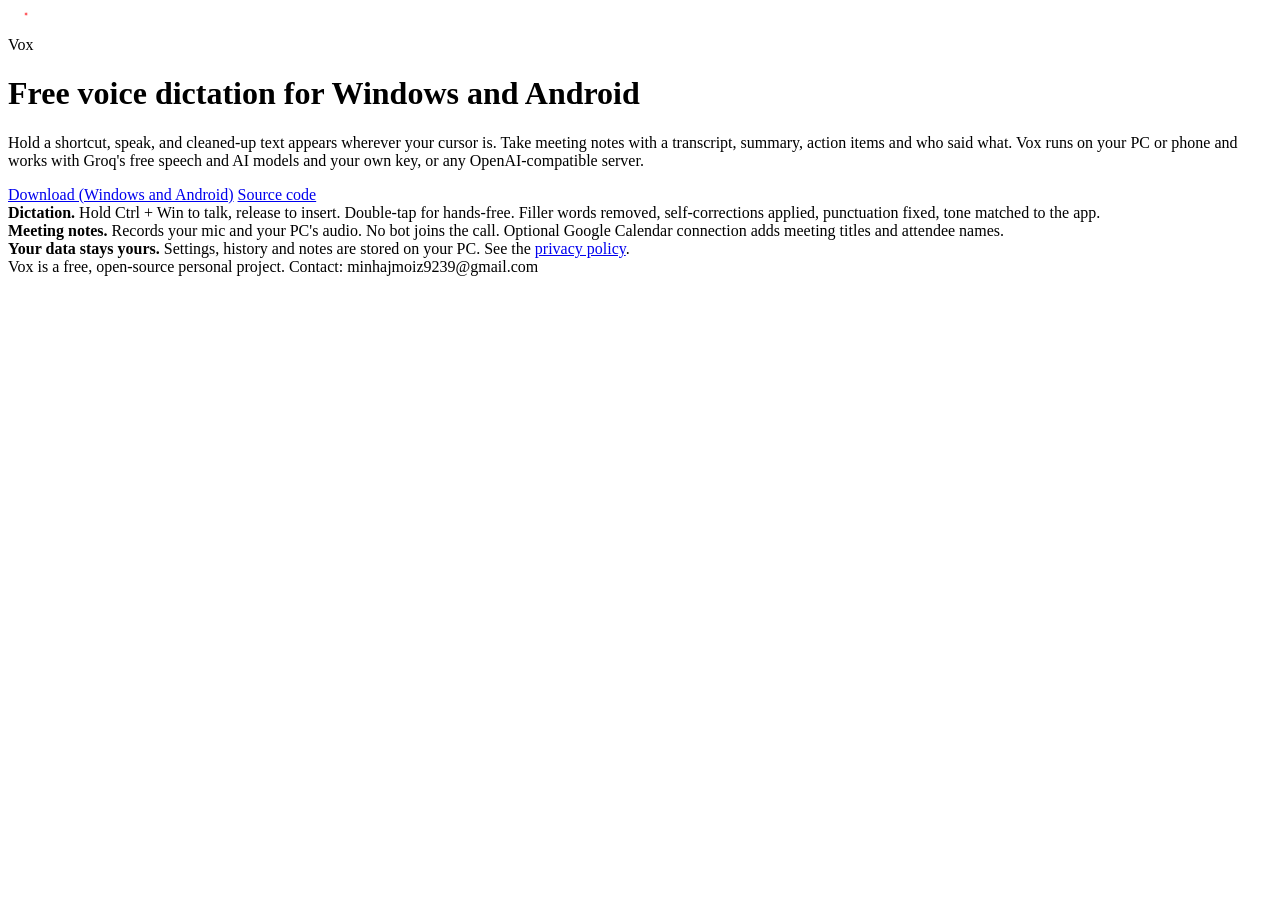
==== docs/index.html @ f63c4920 "docs: sync after P1 to P4 (privacy page, roadmap, glossary, architecture, verified-against, CI wordi" ====
<!doctype html><html lang="en"><head><meta charset="utf-8"><meta name="viewport" content="width=device-width,initial-scale=1"><link rel="icon" href="favicon.svg">
<title>Vox: free voice dictation for Windows and Android</title><link rel="stylesheet" href="style.css"></head>
<body><main>
<div class="brand"><div class="logo"><svg viewBox="0 0 512 512" width="24" height="24"><path d="M140 150 L256 380 L372 150" fill="none" stroke="#fff" stroke-width="64" stroke-linecap="round" stroke-linejoin="round"/><circle cx="386" cy="128" r="36" fill="#FF5A5F" stroke="#fff" stroke-width="12"/></svg></div> Vox</div>
<h1>Free voice dictation for Windows and Android</h1>
<p class="muted">Hold a shortcut, speak, and cleaned-up text appears wherever your cursor is. Take meeting notes with a transcript, summary, action items and who said what. Vox runs on your PC or phone and works with Groq's free speech and AI models and your own key, or any OpenAI-compatible server.</p>
<a class="btn" href="https://github.com/minhajuddinm/vox/releases/latest">Download (Windows and Android)</a>
<a class="btn ghost" href="https://github.com/minhajuddinm/vox">Source code</a>
<div class="card"><b>Dictation.</b> Hold Ctrl + Win to talk, release to insert. Double-tap for hands-free. Filler words removed, self-corrections applied, punctuation fixed, tone matched to the app.</div>
<div class="card"><b>Meeting notes.</b> Records your mic and your PC's audio. No bot joins the call. Optional Google Calendar connection adds meeting titles and attendee names.</div>
<div class="card"><b>Your data stays yours.</b> Settings, history and notes are stored on your PC. See the <a href="privacy.html">privacy policy</a>.</div>
<footer>Vox is a free, open-source personal project. Contact: minhajmoiz9239@gmail.com</footer>
</main></body></html>
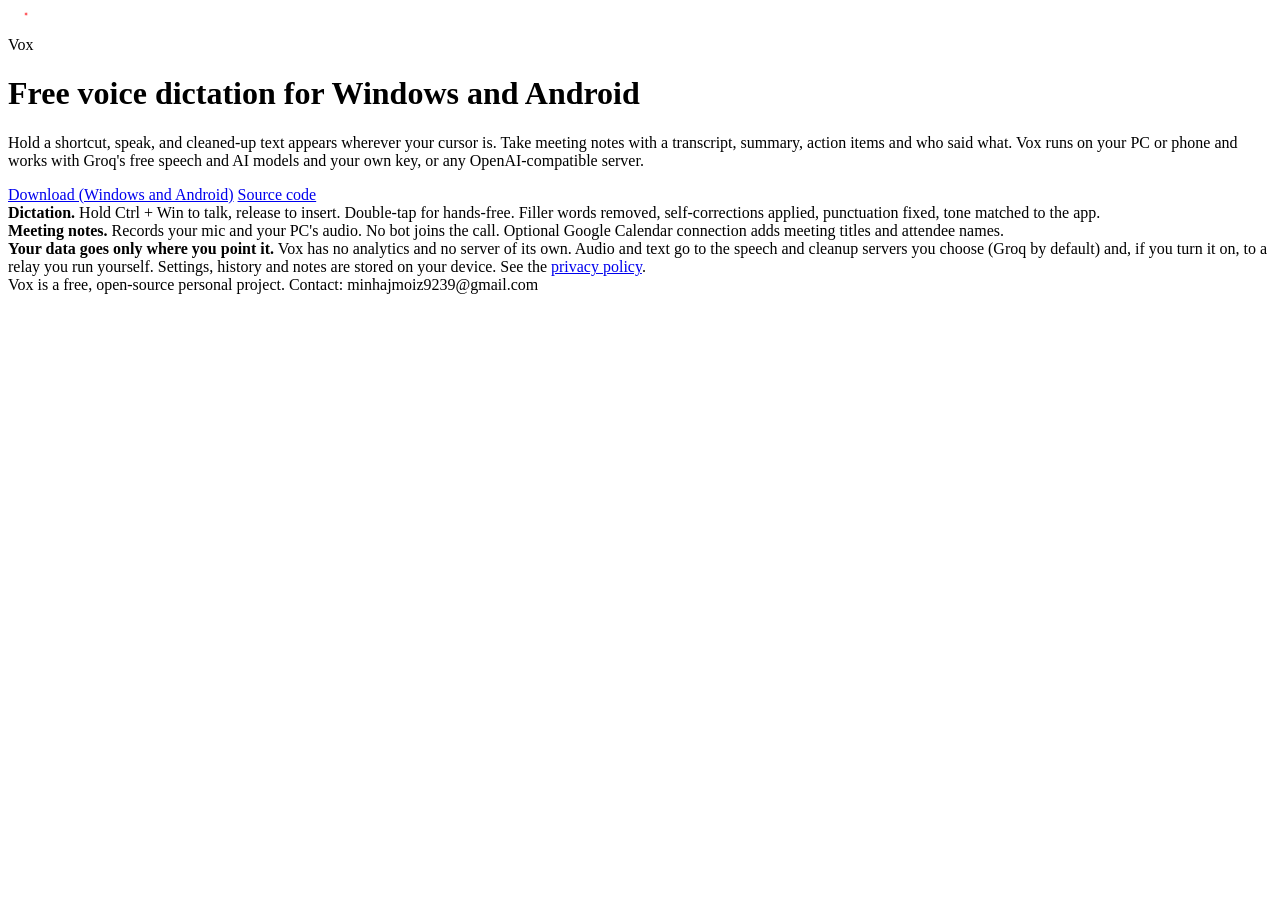
==== commit fa96d964: "docs: privacy text matches what v2 actually does Co-Authored-By: Claude Sonnet 5.5 <noreply@anthropi" ====
--- a/docs/index.html
+++ b/docs/index.html
@@ -8,6 +8,6 @@
 <a class="btn ghost" href="https://github.com/minhajuddinm/vox">Source code</a>
 <div class="card"><b>Dictation.</b> Hold Ctrl + Win to talk, release to insert. Double-tap for hands-free. Filler words removed, self-corrections applied, punctuation fixed, tone matched to the app.</div>
 <div class="card"><b>Meeting notes.</b> Records your mic and your PC's audio. No bot joins the call. Optional Google Calendar connection adds meeting titles and attendee names.</div>
-<div class="card"><b>Your data stays yours.</b> Settings, history and notes are stored on your PC. See the <a href="privacy.html">privacy policy</a>.</div>
+<div class="card"><b>Your data goes only where you point it.</b> Vox has no analytics and no server of its own. Audio and text go to the speech and cleanup servers you choose (Groq by default) and, if you turn it on, to a relay you run yourself. Settings, history and notes are stored on your device. See the <a href="privacy.html">privacy policy</a>.</div>
 <footer>Vox is a free, open-source personal project. Contact: minhajmoiz9239@gmail.com</footer>
 </main></body></html>
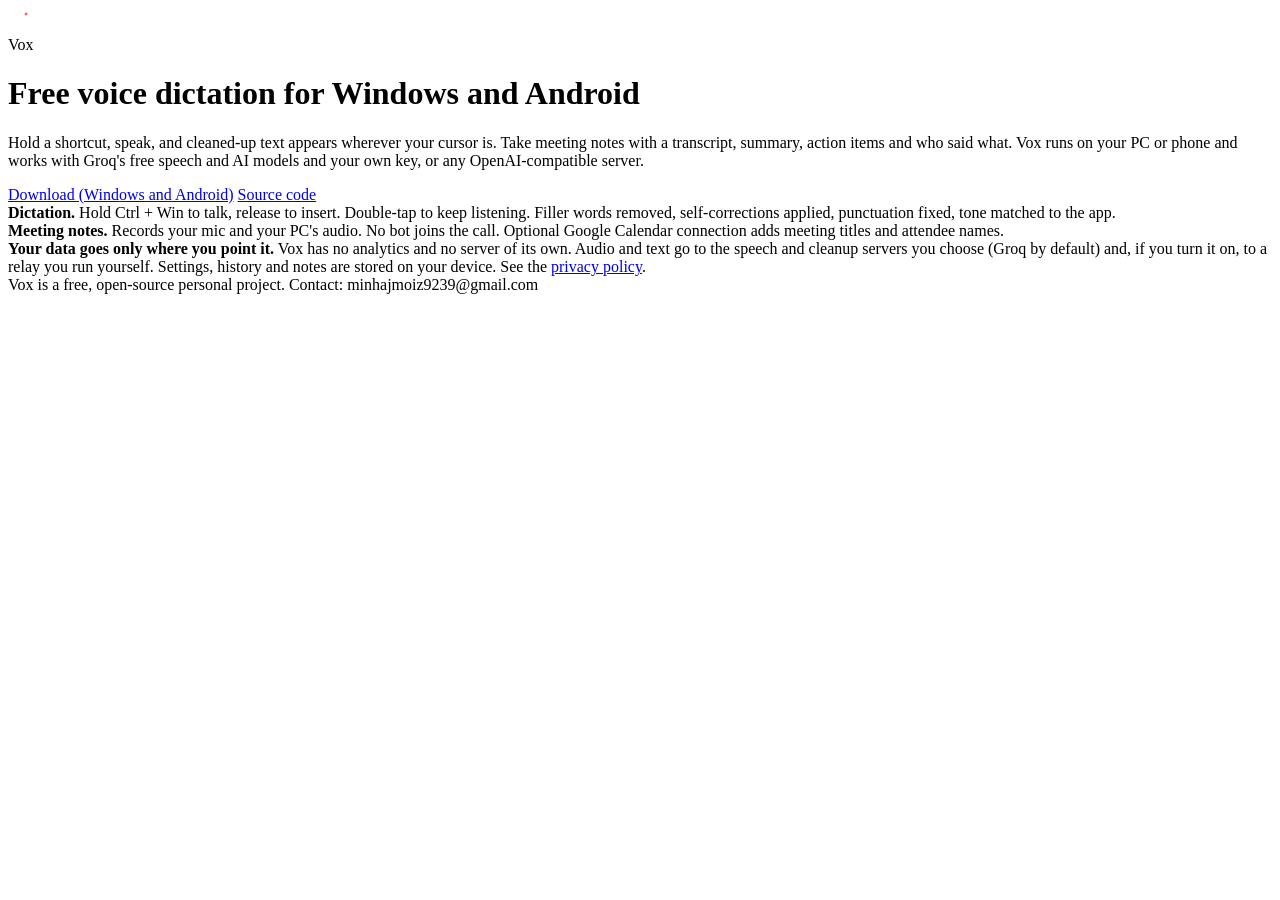
==== commit 75cd07d4: "fix(listen): a stuck audio file no longer freezes the pill, text says keep listening, Type is refuse" ====
--- a/docs/index.html
+++ b/docs/index.html
@@ -6,7 +6,7 @@
 <p class="muted">Hold a shortcut, speak, and cleaned-up text appears wherever your cursor is. Take meeting notes with a transcript, summary, action items and who said what. Vox runs on your PC or phone and works with Groq's free speech and AI models and your own key, or any OpenAI-compatible server.</p>
 <a class="btn" href="https://github.com/minhajuddinm/vox/releases/latest">Download (Windows and Android)</a>
 <a class="btn ghost" href="https://github.com/minhajuddinm/vox">Source code</a>
-<div class="card"><b>Dictation.</b> Hold Ctrl + Win to talk, release to insert. Double-tap for hands-free. Filler words removed, self-corrections applied, punctuation fixed, tone matched to the app.</div>
+<div class="card"><b>Dictation.</b> Hold Ctrl + Win to talk, release to insert. Double-tap to keep listening. Filler words removed, self-corrections applied, punctuation fixed, tone matched to the app.</div>
 <div class="card"><b>Meeting notes.</b> Records your mic and your PC's audio. No bot joins the call. Optional Google Calendar connection adds meeting titles and attendee names.</div>
 <div class="card"><b>Your data goes only where you point it.</b> Vox has no analytics and no server of its own. Audio and text go to the speech and cleanup servers you choose (Groq by default) and, if you turn it on, to a relay you run yourself. Settings, history and notes are stored on your device. See the <a href="privacy.html">privacy policy</a>.</div>
 <footer>Vox is a free, open-source personal project. Contact: minhajmoiz9239@gmail.com</footer>
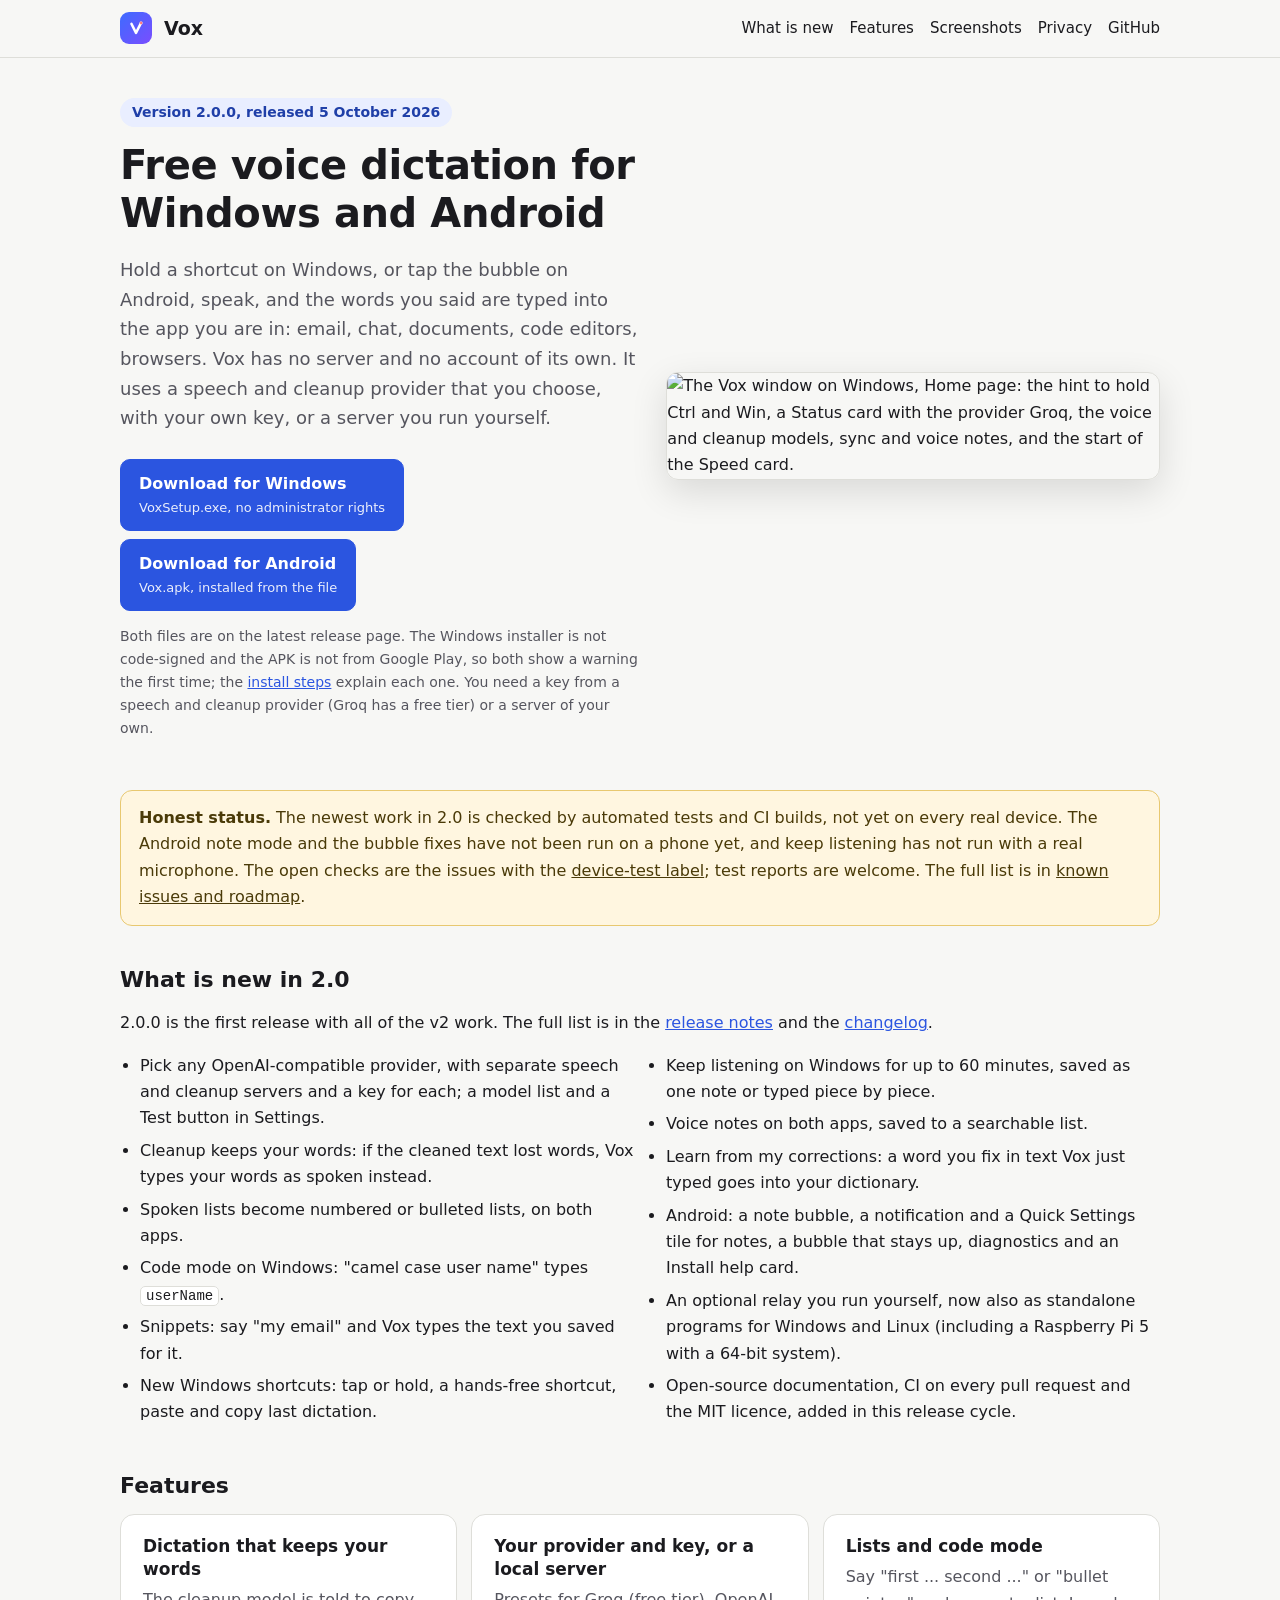
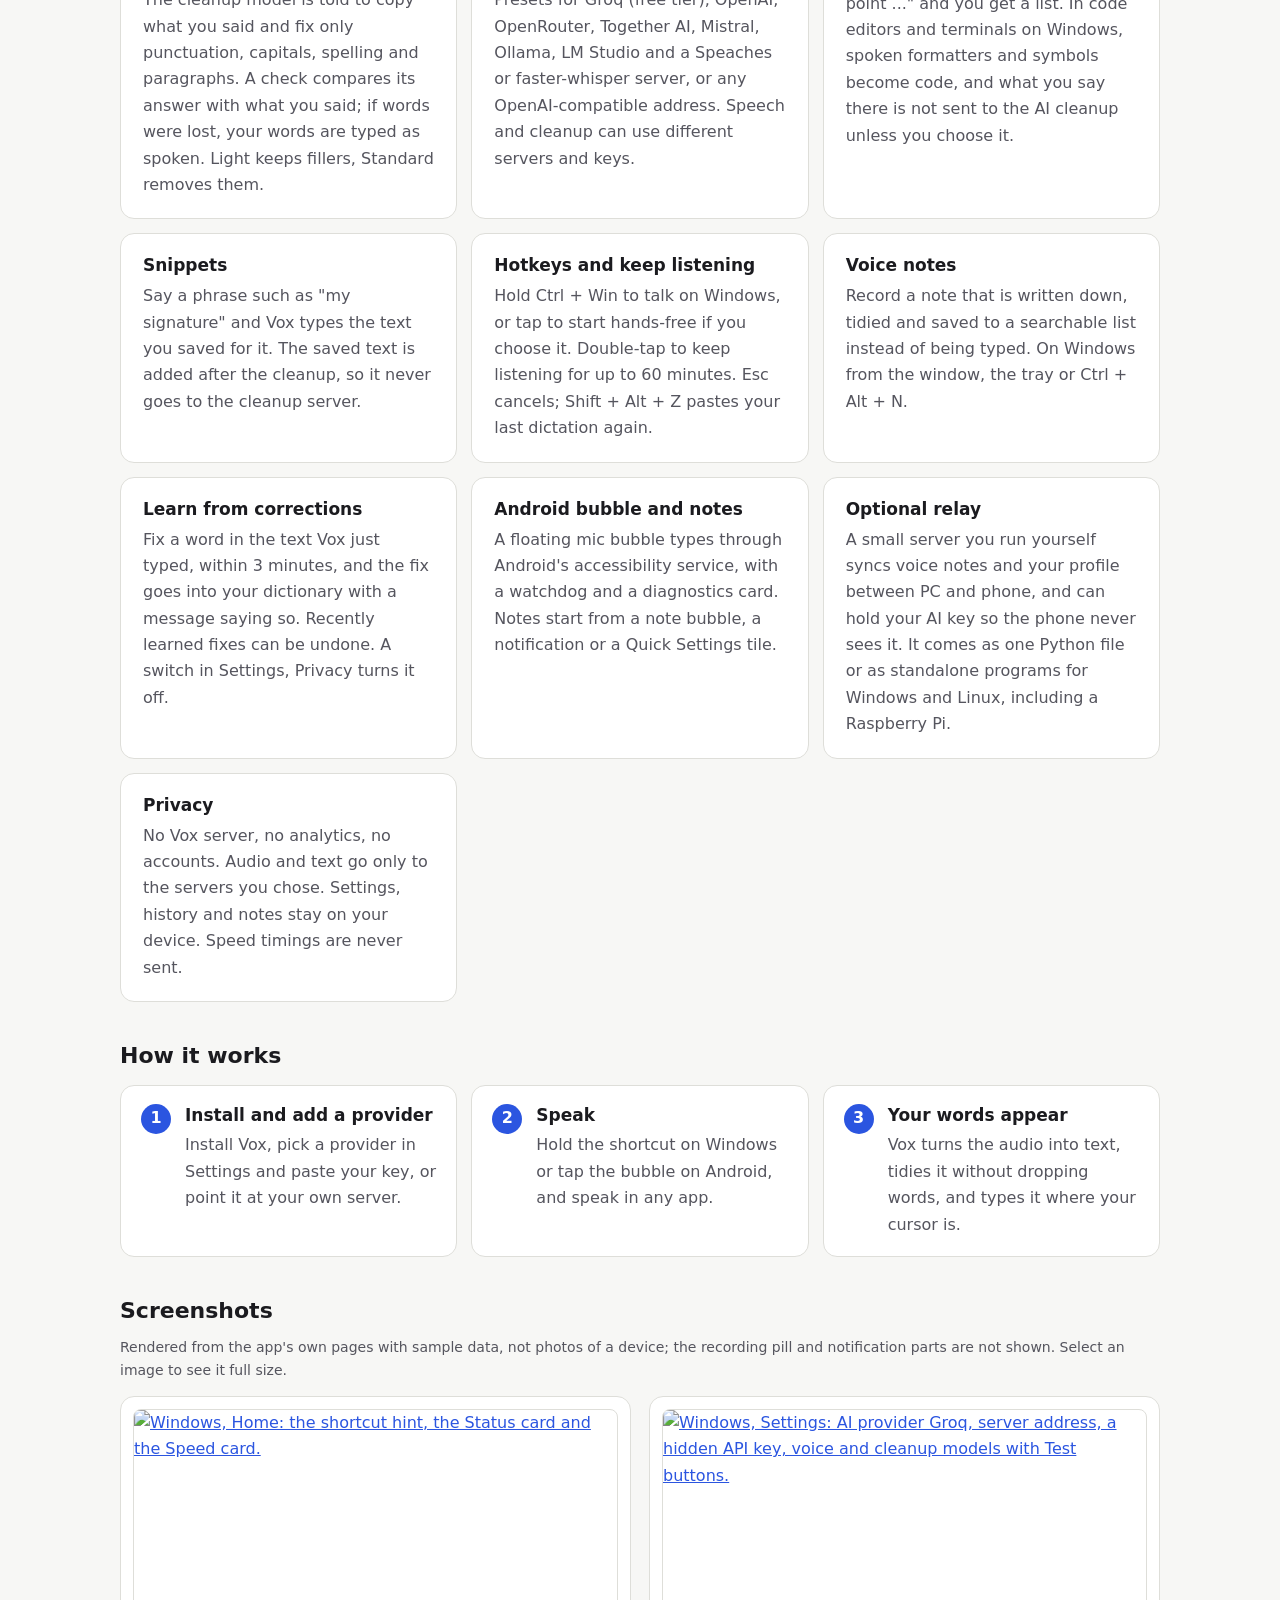
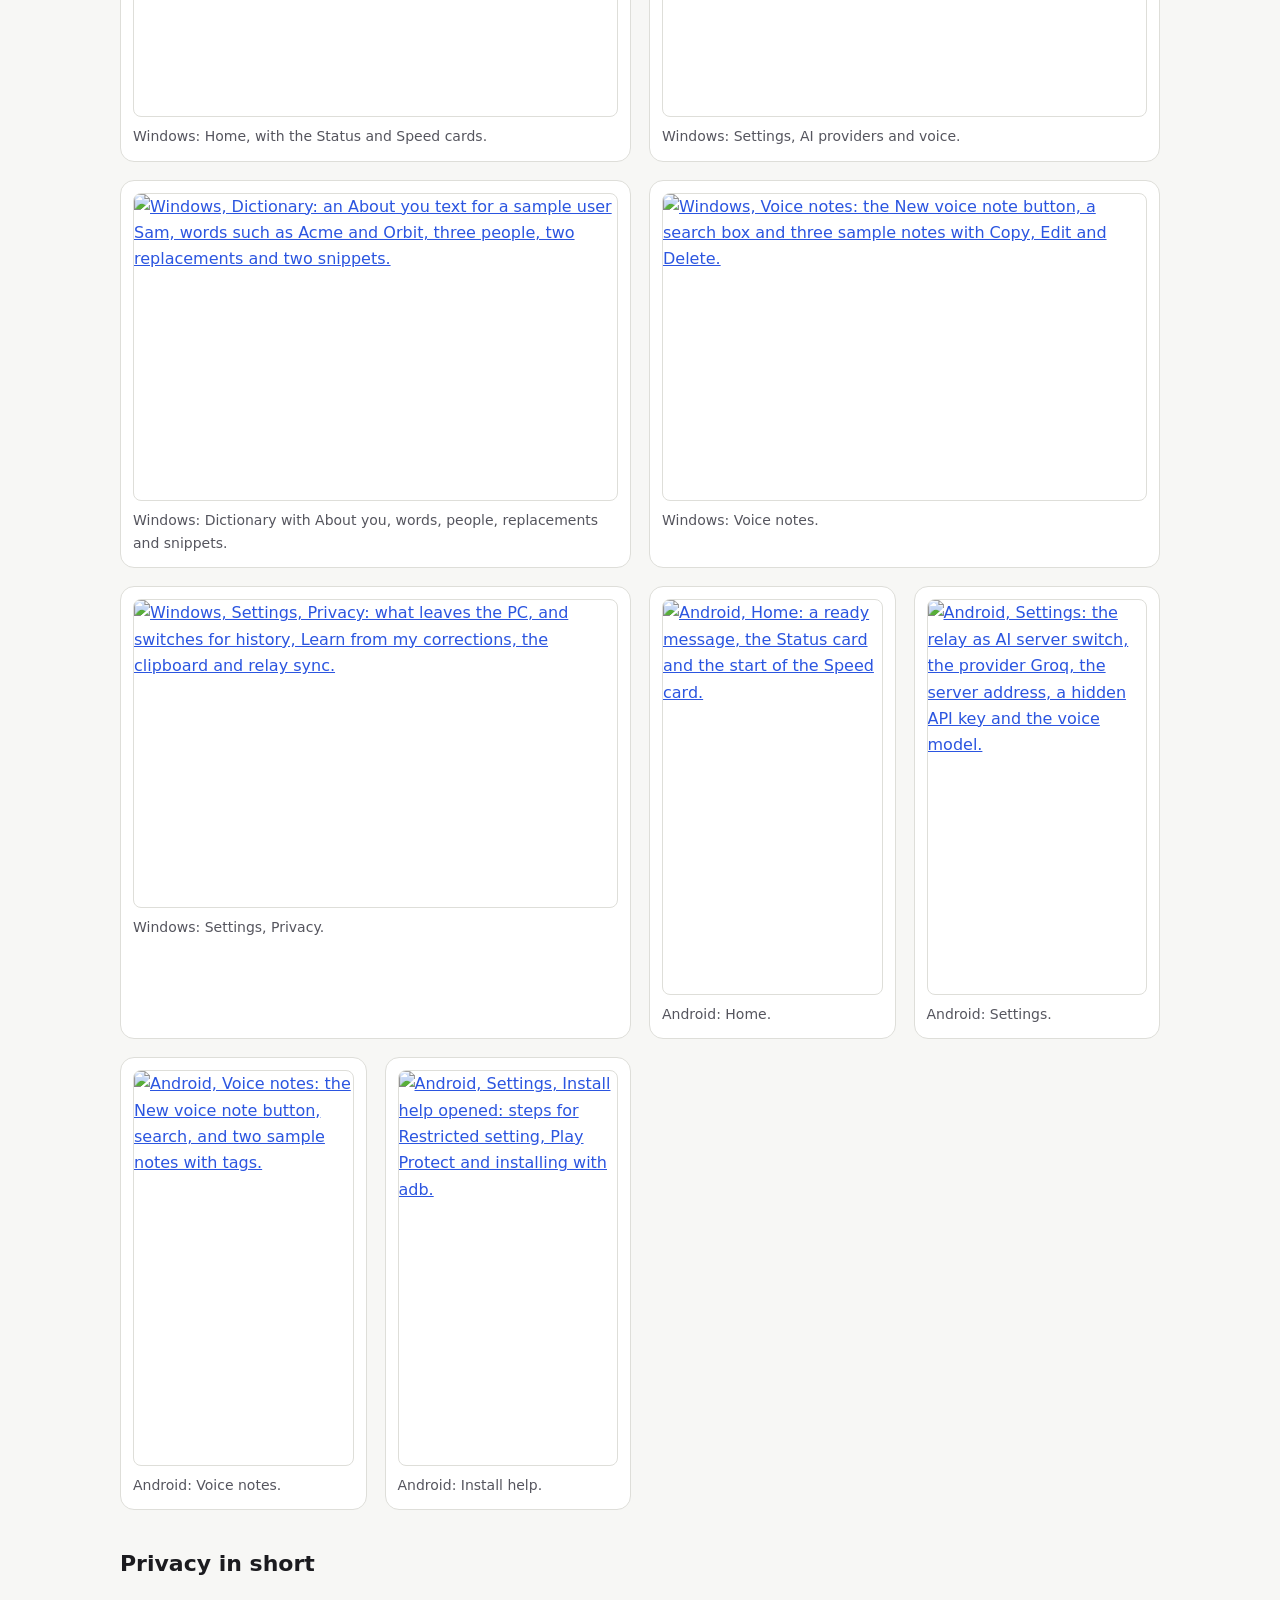
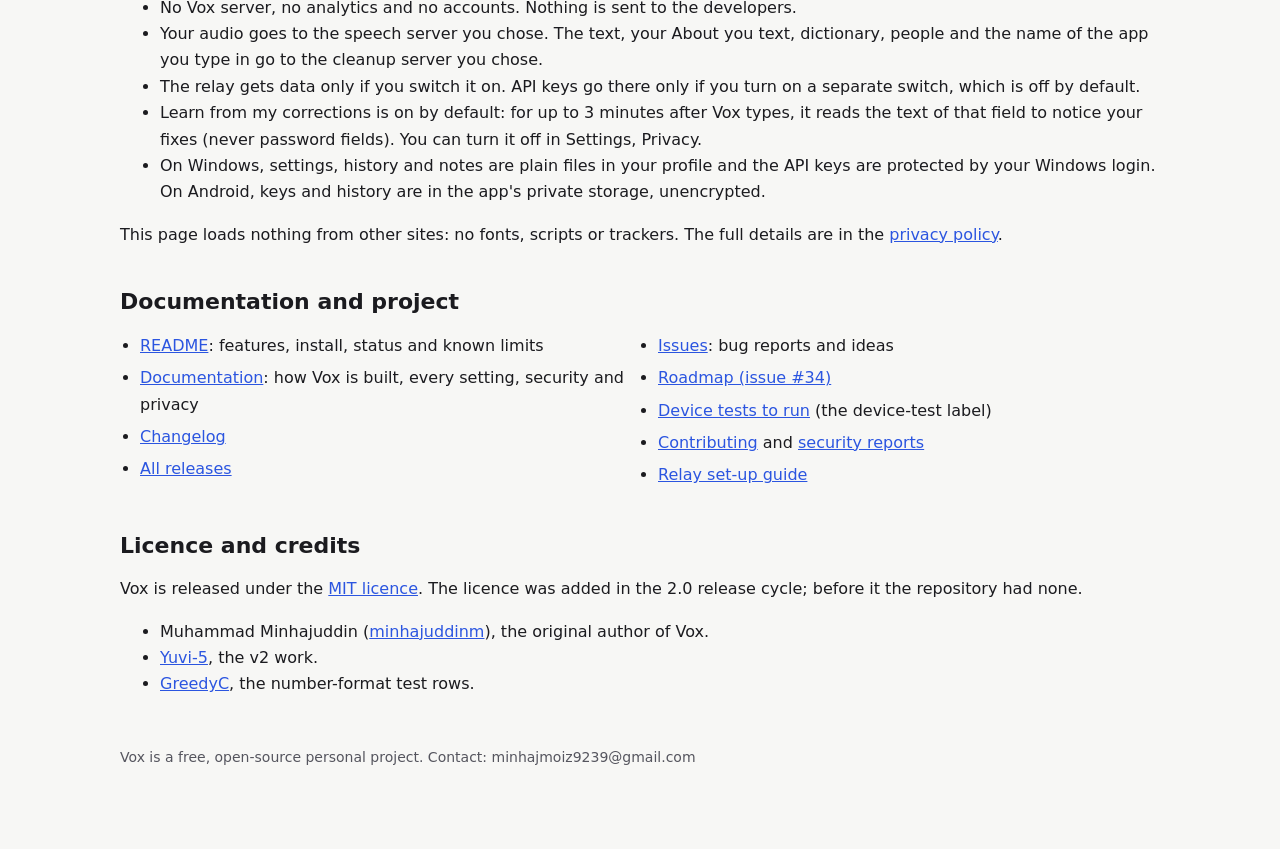
==== commit 6377dabb: "Rewrite the project site for 2.0 Landing page with download buttons, what is new, features, how it w" ====
--- a/docs/index.html
+++ b/docs/index.html
@@ -1,13 +1,161 @@
-<!doctype html><html lang="en"><head><meta charset="utf-8"><meta name="viewport" content="width=device-width,initial-scale=1"><link rel="icon" href="favicon.svg">
-<title>Vox: free voice dictation for Windows and Android</title><link rel="stylesheet" href="style.css"></head>
-<body><main>
-<div class="brand"><div class="logo"><svg viewBox="0 0 512 512" width="24" height="24"><path d="M140 150 L256 380 L372 150" fill="none" stroke="#fff" stroke-width="64" stroke-linecap="round" stroke-linejoin="round"/><circle cx="386" cy="128" r="36" fill="#FF5A5F" stroke="#fff" stroke-width="12"/></svg></div> Vox</div>
-<h1>Free voice dictation for Windows and Android</h1>
-<p class="muted">Hold a shortcut, speak, and cleaned-up text appears wherever your cursor is. Take meeting notes with a transcript, summary, action items and who said what. Vox runs on your PC or phone and works with Groq's free speech and AI models and your own key, or any OpenAI-compatible server.</p>
-<a class="btn" href="https://github.com/minhajuddinm/vox/releases/latest">Download (Windows and Android)</a>
-<a class="btn ghost" href="https://github.com/minhajuddinm/vox">Source code</a>
-<div class="card"><b>Dictation.</b> Hold Ctrl + Win to talk, release to insert. Double-tap to keep listening. Filler words removed, self-corrections applied, punctuation fixed, tone matched to the app.</div>
-<div class="card"><b>Meeting notes.</b> Records your mic and your PC's audio. No bot joins the call. Optional Google Calendar connection adds meeting titles and attendee names.</div>
-<div class="card"><b>Your data goes only where you point it.</b> Vox has no analytics and no server of its own. Audio and text go to the speech and cleanup servers you choose (Groq by default) and, if you turn it on, to a relay you run yourself. Settings, history and notes are stored on your device. See the <a href="privacy.html">privacy policy</a>.</div>
+<!doctype html>
+<html lang="en">
+<head>
+<meta charset="utf-8">
+<meta name="viewport" content="width=device-width,initial-scale=1">
+<title>Vox 2.0: free voice dictation for Windows and Android</title>
+<meta name="description" content="Vox is a free, open-source voice dictation tool for Windows and Android. Speak, and the words you said are typed into the app you are in, using an AI provider and key that you choose, or your own server.">
+<meta name="color-scheme" content="light dark">
+<link rel="icon" href="favicon.svg">
+<link rel="stylesheet" href="style.css">
+<link rel="canonical" href="https://minhajuddinm.github.io/vox/">
+<meta property="og:type" content="website">
+<meta property="og:site_name" content="Vox">
+<meta property="og:title" content="Vox 2.0: free voice dictation for Windows and Android">
+<meta property="og:description" content="Speak, and the words you said are typed into the app you are in. Your own AI provider and key, or your own server. Free and open source (MIT).">
+<meta property="og:url" content="https://minhajuddinm.github.io/vox/">
+<meta property="og:image" content="https://minhajuddinm.github.io/vox/screenshots/og.png">
+<meta property="og:image:width" content="1200">
+<meta property="og:image:height" content="630">
+<meta property="og:image:alt" content="Vox 2.0, voice dictation for Windows and Android, next to the Home page of the Windows app rendered with sample data.">
+<meta name="twitter:card" content="summary_large_image">
+<meta name="twitter:title" content="Vox 2.0: free voice dictation for Windows and Android">
+<meta name="twitter:description" content="Speak, and the words you said are typed into the app you are in. Your own AI provider and key, or your own server. Free and open source (MIT).">
+<meta name="twitter:image" content="https://minhajuddinm.github.io/vox/screenshots/og.png">
+<meta name="twitter:image:alt" content="Vox 2.0, voice dictation for Windows and Android, next to the Home page of the Windows app rendered with sample data.">
+</head>
+<body class="home">
+<a class="skip" href="#content">Skip to the content</a>
+<header class="top">
+  <div class="top-in">
+    <a class="brand" href="index.html" aria-label="Vox home"><span class="logo"><svg viewBox="0 0 512 512" width="20" height="20" aria-hidden="true" focusable="false"><path d="M140 150 L256 380 L372 150" fill="none" stroke="#fff" stroke-width="64" stroke-linecap="round" stroke-linejoin="round"/><circle cx="386" cy="128" r="36" fill="#FF5A5F" stroke="#fff" stroke-width="12"/></svg></span>Vox</a>
+    <nav aria-label="Site">
+      <a href="#new">What is new</a>
+      <a href="#features">Features</a>
+      <a href="#screenshots">Screenshots</a>
+      <a href="privacy.html">Privacy</a>
+      <a href="https://github.com/minhajuddinm/vox">GitHub</a>
+    </nav>
+  </div>
+</header>
+
+<main id="content">
+<section class="hero" aria-labelledby="hero-title">
+  <div>
+    <span class="pill">Version 2.0.0, released 5 October 2026</span>
+    <h1 id="hero-title">Free voice dictation for Windows and Android</h1>
+    <p class="lead">Hold a shortcut on Windows, or tap the bubble on Android, speak, and the words you said are typed into the app you are in: email, chat, documents, code editors, browsers. Vox has no server and no account of its own. It uses a speech and cleanup provider that you choose, with your own key, or a server you run yourself.</p>
+    <a class="btn" href="https://github.com/minhajuddinm/vox/releases/latest">Download for Windows<small>VoxSetup.exe, no administrator rights</small></a>
+    <a class="btn" href="https://github.com/minhajuddinm/vox/releases/latest">Download for Android<small>Vox.apk, installed from the file</small></a>
+    <p class="fine">Both files are on the latest release page. The Windows installer is not code-signed and the APK is not from Google Play, so both show a warning the first time; the <a href="https://github.com/minhajuddinm/vox#install">install steps</a> explain each one. You need a key from a speech and cleanup provider (Groq has a free tier) or a server of your own.</p>
+  </div>
+  <figure>
+    <img src="screenshots/windows-home.png" width="1100" height="760" alt="The Vox window on Windows, Home page: the hint to hold Ctrl and Win, a Status card with the provider Groq, the voice and cleanup models, sync and voice notes, and the start of the Speed card.">
+  </figure>
+</section>
+
+<div class="honest" role="note">
+  <p><b>Honest status.</b> The newest work in 2.0 is checked by automated tests and CI builds, not yet on every real device. The Android note mode and the bubble fixes have not been run on a phone yet, and keep listening has not run with a real microphone. The open checks are the issues with the <a href="https://github.com/minhajuddinm/vox/issues?q=is%3Aopen+label%3Adevice-test">device-test label</a>; test reports are welcome. The full list is in <a href="https://github.com/minhajuddinm/vox/blob/main/documentation/12-known-issues-and-roadmap.md">known issues and roadmap</a>.</p>
+</div>
+
+<section id="new" aria-labelledby="new-title">
+  <h2 id="new-title">What is new in 2.0</h2>
+  <p>2.0.0 is the first release with all of the v2 work. The full list is in the <a href="https://github.com/minhajuddinm/vox/releases/tag/v2.0.0">release notes</a> and the <a href="https://github.com/minhajuddinm/vox/blob/main/CHANGELOG.md">changelog</a>.</p>
+  <ul class="new">
+    <li>Pick any OpenAI-compatible provider, with separate speech and cleanup servers and a key for each; a model list and a Test button in Settings.</li>
+    <li>Cleanup keeps your words: if the cleaned text lost words, Vox types your words as spoken instead.</li>
+    <li>Spoken lists become numbered or bulleted lists, on both apps.</li>
+    <li>Code mode on Windows: "camel case user name" types <code>userName</code>.</li>
+    <li>Snippets: say "my email" and Vox types the text you saved for it.</li>
+    <li>New Windows shortcuts: tap or hold, a hands-free shortcut, paste and copy last dictation.</li>
+    <li>Keep listening on Windows for up to 60 minutes, saved as one note or typed piece by piece.</li>
+    <li>Voice notes on both apps, saved to a searchable list.</li>
+    <li>Learn from my corrections: a word you fix in text Vox just typed goes into your dictionary.</li>
+    <li>Android: a note bubble, a notification and a Quick Settings tile for notes, a bubble that stays up, diagnostics and an Install help card.</li>
+    <li>An optional relay you run yourself, now also as standalone programs for Windows and Linux (including a Raspberry Pi 5 with a 64-bit system).</li>
+    <li>Open-source documentation, CI on every pull request and the MIT licence, added in this release cycle.</li>
+  </ul>
+</section>
+
+<section id="features" aria-labelledby="features-title">
+  <h2 id="features-title">Features</h2>
+  <div class="grid">
+    <div class="card"><h3>Dictation that keeps your words</h3><p>The cleanup model is told to copy what you said and fix only punctuation, capitals, spelling and paragraphs. A check compares its answer with what you said; if words were lost, your words are typed as spoken. Light keeps fillers, Standard removes them.</p></div>
+    <div class="card"><h3>Your provider and key, or a local server</h3><p>Presets for Groq (free tier), OpenAI, OpenRouter, Together AI, Mistral, Ollama, LM Studio and a Speaches or faster-whisper server, or any OpenAI-compatible address. Speech and cleanup can use different servers and keys.</p></div>
+    <div class="card"><h3>Lists and code mode</h3><p>Say "first ... second ..." or "bullet point ..." and you get a list. In code editors and terminals on Windows, spoken formatters and symbols become code, and what you say there is not sent to the AI cleanup unless you choose it.</p></div>
+    <div class="card"><h3>Snippets</h3><p>Say a phrase such as "my signature" and Vox types the text you saved for it. The saved text is added after the cleanup, so it never goes to the cleanup server.</p></div>
+    <div class="card"><h3>Hotkeys and keep listening</h3><p>Hold Ctrl + Win to talk on Windows, or tap to start hands-free if you choose it. Double-tap to keep listening for up to 60 minutes. Esc cancels; Shift + Alt + Z pastes your last dictation again.</p></div>
+    <div class="card"><h3>Voice notes</h3><p>Record a note that is written down, tidied and saved to a searchable list instead of being typed. On Windows from the window, the tray or Ctrl + Alt + N.</p></div>
+    <div class="card"><h3>Learn from corrections</h3><p>Fix a word in the text Vox just typed, within 3 minutes, and the fix goes into your dictionary with a message saying so. Recently learned fixes can be undone. A switch in Settings, Privacy turns it off.</p></div>
+    <div class="card"><h3>Android bubble and notes</h3><p>A floating mic bubble types through Android's accessibility service, with a watchdog and a diagnostics card. Notes start from a note bubble, a notification or a Quick Settings tile.</p></div>
+    <div class="card"><h3>Optional relay</h3><p>A small server you run yourself syncs voice notes and your profile between PC and phone, and can hold your AI key so the phone never sees it. It comes as one Python file or as standalone programs for Windows and Linux, including a Raspberry Pi.</p></div>
+    <div class="card"><h3>Privacy</h3><p>No Vox server, no analytics, no accounts. Audio and text go only to the servers you chose. Settings, history and notes stay on your device. Speed timings are never sent.</p></div>
+  </div>
+</section>
+
+<section aria-labelledby="how-title">
+  <h2 id="how-title">How it works</h2>
+  <ol class="steps">
+    <li><h3>Install and add a provider</h3><p>Install Vox, pick a provider in Settings and paste your key, or point it at your own server.</p></li>
+    <li><h3>Speak</h3><p>Hold the shortcut on Windows or tap the bubble on Android, and speak in any app.</p></li>
+    <li><h3>Your words appear</h3><p>Vox turns the audio into text, tidies it without dropping words, and types it where your cursor is.</p></li>
+  </ol>
+</section>
+
+<section id="screenshots" aria-labelledby="shots-title">
+  <h2 id="shots-title">Screenshots</h2>
+  <p class="label">Rendered from the app's own pages with sample data, not photos of a device; the recording pill and notification parts are not shown. Select an image to see it full size.</p>
+  <div class="shots">
+    <figure class="win"><a href="screenshots/windows-home.png"><img src="screenshots/windows-home.png" width="1100" height="760" loading="lazy" alt="Windows, Home: the shortcut hint, the Status card and the Speed card."></a><figcaption>Windows: Home, with the Status and Speed cards.</figcaption></figure>
+    <figure class="win"><a href="screenshots/windows-settings.png"><img src="screenshots/windows-settings.png" width="1100" height="980" loading="lazy" alt="Windows, Settings: AI provider Groq, server address, a hidden API key, voice and cleanup models with Test buttons."></a><figcaption>Windows: Settings, AI providers and voice.</figcaption></figure>
+    <figure class="win"><a href="screenshots/windows-dictionary.png"><img src="screenshots/windows-dictionary.png" width="1100" height="1640" loading="lazy" alt="Windows, Dictionary: an About you text for a sample user Sam, words such as Acme and Orbit, three people, two replacements and two snippets."></a><figcaption>Windows: Dictionary with About you, words, people, replacements and snippets.</figcaption></figure>
+    <figure class="win"><a href="screenshots/windows-voice-notes.png"><img src="screenshots/windows-voice-notes.png" width="1100" height="760" loading="lazy" alt="Windows, Voice notes: the New voice note button, a search box and three sample notes with Copy, Edit and Delete."></a><figcaption>Windows: Voice notes.</figcaption></figure>
+    <figure class="win"><a href="screenshots/windows-privacy.png"><img src="screenshots/windows-privacy.png" width="1100" height="760" loading="lazy" alt="Windows, Settings, Privacy: what leaves the PC, and switches for history, Learn from my corrections, the clipboard and relay sync."></a><figcaption>Windows: Settings, Privacy.</figcaption></figure>
+    <figure class="phone"><a href="screenshots/android-home.png"><img src="screenshots/android-home.png" width="390" height="844" loading="lazy" alt="Android, Home: a ready message, the Status card and the start of the Speed card."></a><figcaption>Android: Home.</figcaption></figure>
+    <figure class="phone"><a href="screenshots/android-settings.png"><img src="screenshots/android-settings.png" width="390" height="844" loading="lazy" alt="Android, Settings: the relay as AI server switch, the provider Groq, the server address, a hidden API key and the voice model."></a><figcaption>Android: Settings.</figcaption></figure>
+    <figure class="phone"><a href="screenshots/android-notes.png"><img src="screenshots/android-notes.png" width="390" height="844" loading="lazy" alt="Android, Voice notes: the New voice note button, search, and two sample notes with tags."></a><figcaption>Android: Voice notes.</figcaption></figure>
+    <figure class="phone"><a href="screenshots/android-install-help.png"><img src="screenshots/android-install-help.png" width="390" height="844" loading="lazy" alt="Android, Settings, Install help opened: steps for Restricted setting, Play Protect and installing with adb."></a><figcaption>Android: Install help.</figcaption></figure>
+  </div>
+</section>
+
+<section aria-labelledby="privacy-title">
+  <h2 id="privacy-title">Privacy in short</h2>
+  <ul>
+    <li>No Vox server, no analytics and no accounts. Nothing is sent to the developers.</li>
+    <li>Your audio goes to the speech server you chose. The text, your About you text, dictionary, people and the name of the app you type in go to the cleanup server you chose.</li>
+    <li>The relay gets data only if you switch it on. API keys go there only if you turn on a separate switch, which is off by default.</li>
+    <li>Learn from my corrections is on by default: for up to 3 minutes after Vox types, it reads the text of that field to notice your fixes (never password fields). You can turn it off in Settings, Privacy.</li>
+    <li>On Windows, settings, history and notes are plain files in your profile and the API keys are protected by your Windows login. On Android, keys and history are in the app's private storage, unencrypted.</li>
+  </ul>
+  <p>This page loads nothing from other sites: no fonts, scripts or trackers. The full details are in the <a href="privacy.html">privacy policy</a>.</p>
+</section>
+
+<section aria-labelledby="links-title">
+  <h2 id="links-title">Documentation and project</h2>
+  <ul class="links">
+    <li><a href="https://github.com/minhajuddinm/vox#readme">README</a>: features, install, status and known limits</li>
+    <li><a href="https://github.com/minhajuddinm/vox/tree/main/documentation">Documentation</a>: how Vox is built, every setting, security and privacy</li>
+    <li><a href="https://github.com/minhajuddinm/vox/blob/main/CHANGELOG.md">Changelog</a></li>
+    <li><a href="https://github.com/minhajuddinm/vox/releases">All releases</a></li>
+    <li><a href="https://github.com/minhajuddinm/vox/issues">Issues</a>: bug reports and ideas</li>
+    <li><a href="https://github.com/minhajuddinm/vox/issues/34">Roadmap (issue #34)</a></li>
+    <li><a href="https://github.com/minhajuddinm/vox/issues?q=is%3Aopen+label%3Adevice-test">Device tests to run</a> (the device-test label)</li>
+    <li><a href="https://github.com/minhajuddinm/vox/blob/main/CONTRIBUTING.md">Contributing</a> and <a href="https://github.com/minhajuddinm/vox/blob/main/SECURITY.md">security reports</a></li>
+    <li><a href="https://github.com/minhajuddinm/vox/blob/main/relay/README.md">Relay set-up guide</a></li>
+  </ul>
+</section>
+
+<section aria-labelledby="credits-title">
+  <h2 id="credits-title">Licence and credits</h2>
+  <p>Vox is released under the <a href="https://github.com/minhajuddinm/vox/blob/main/LICENSE">MIT licence</a>. The licence was added in the 2.0 release cycle; before it the repository had none.</p>
+  <ul>
+    <li>Muhammad Minhajuddin (<a href="https://github.com/minhajuddinm">minhajuddinm</a>), the original author of Vox.</li>
+    <li><a href="https://github.com/Yuvi-5">Yuvi-5</a>, the v2 work.</li>
+    <li><a href="https://github.com/GreedyC">GreedyC</a>, the number-format test rows.</li>
+  </ul>
+</section>
+
 <footer>Vox is a free, open-source personal project. Contact: minhajmoiz9239@gmail.com</footer>
-</main></body></html>
+</main>
+</body>
+</html>
--- a/docs/style.css
+++ b/docs/style.css
@@ -0,0 +1,92 @@
+/* Vox site: one stylesheet for index.html and privacy.html. System fonts only, no external requests. */
+:root{--bg:#F7F7F5;--panel:#FFFFFF;--text:#1B1B1F;--muted:#55555E;--line:#DEDED9;--accent:#2B55E0;--accent-text:#FFFFFF;--soft:#E9EEFF;--soft-text:#1F3FA8;--warn-bg:#FFF6E0;--warn-line:#E8C870;--warn-text:#4A3A08;--focus:#B4237A;color-scheme:light}
+@media (prefers-color-scheme:dark){:root{--bg:#141416;--panel:#1D1D21;--text:#EDEDEF;--muted:#A9A9B3;--line:#33333A;--accent:#8EA6FF;--accent-text:#0D1430;--soft:#232A45;--soft-text:#C9D4FF;--warn-bg:#2B2410;--warn-line:#6B5A22;--warn-text:#F3E2B0;--focus:#FF8AD0;color-scheme:dark}}
+*{box-sizing:border-box}
+html{-webkit-text-size-adjust:100%}
+body{margin:0;background:var(--bg);color:var(--text);font:16px/1.65 "Segoe UI",system-ui,-apple-system,Roboto,"Helvetica Neue",Arial,sans-serif}
+img{max-width:100%;height:auto}
+a{color:var(--accent)}
+a:hover{text-decoration-thickness:2px}
+:focus-visible{outline:3px solid var(--focus);outline-offset:3px;border-radius:4px}
+code{font:14px ui-monospace,"Cascadia Mono",Consolas,monospace;background:var(--panel);border:1px solid var(--line);border-radius:5px;padding:1px 5px;overflow-wrap:anywhere}
+.skip{position:absolute;left:-9999px;top:8px;background:var(--panel);color:var(--text);padding:8px 12px;border-radius:8px;z-index:10}
+.skip:focus{left:8px}
+
+/* layout shared by both pages */
+main{max-width:760px;margin:0 auto;padding:40px 20px 80px}
+.brand{display:inline-flex;align-items:center;gap:12px;font-weight:700;font-size:22px;color:var(--text);text-decoration:none}
+.logo{width:40px;height:40px;border-radius:11px;background:linear-gradient(135deg,#3D6BFF,#7A4DFF);display:grid;place-items:center;flex:none}
+h1{font-size:32px;line-height:1.2;margin:0 0 12px;letter-spacing:-.01em}
+h2{font-size:22px;line-height:1.3;margin:40px 0 10px}
+h3{font-size:17px;line-height:1.35;margin:0 0 6px}
+p,li{color:var(--text)}
+.muted{color:var(--muted)}
+.card{background:var(--panel);border:1px solid var(--line);border-radius:14px;padding:20px 22px;margin-top:14px}
+table{border-collapse:collapse;width:100%;margin:12px 0;font-size:15px}
+th,td{border:1px solid var(--line);padding:8px 10px;text-align:left;vertical-align:top}
+th{background:var(--panel)}
+footer{margin-top:48px;color:var(--muted);font-size:14px}
+.btn{display:inline-block;background:var(--accent);color:var(--accent-text);text-decoration:none;font-weight:600;padding:11px 18px;border-radius:10px;margin:8px 8px 0 0;border:1px solid var(--accent)}
+.btn:hover{filter:brightness(1.08)}
+.btn.ghost{background:transparent;color:var(--text);border:1px solid var(--line)}
+.btn small{display:block;font-weight:400;font-size:13px;opacity:.9}
+
+/* site header (both pages) */
+.top{border-bottom:1px solid var(--line);background:var(--bg)}
+.top-in{max-width:1080px;margin:0 auto;padding:12px 20px;display:flex;flex-wrap:wrap;align-items:center;gap:8px 20px}
+.top nav{display:flex;flex-wrap:wrap;gap:4px 16px;font-size:15px}
+.top nav a{color:var(--text);text-decoration:none;padding:4px 0}
+.top nav a:hover{text-decoration:underline}
+.top .brand{font-size:19px;margin-right:auto}
+.top .logo{width:32px;height:32px;border-radius:9px}
+
+/* home page */
+.home main{max-width:1080px;padding-top:28px}
+.hero{display:grid;grid-template-columns:1fr;gap:28px;align-items:center;padding:12px 0 8px}
+.hero .lead{font-size:18px;color:var(--muted);max-width:620px}
+.pill{display:inline-block;background:var(--soft);color:var(--soft-text);font-weight:600;font-size:14px;border-radius:999px;padding:3px 12px;margin-bottom:14px}
+.hero h1{font-size:40px}
+.hero figure{margin:0}
+.hero img{border-radius:12px;border:1px solid var(--line);box-shadow:0 12px 36px rgba(0,0,0,.12)}
+.fine{font-size:14px;color:var(--muted);margin-top:14px}
+.honest{background:var(--warn-bg);border:1px solid var(--warn-line);color:var(--warn-text);border-radius:12px;padding:14px 18px;margin-top:28px}
+.honest p{color:var(--warn-text);margin:0}
+.honest a{color:inherit}
+.grid{display:grid;grid-template-columns:1fr;gap:14px;margin-top:14px}
+.grid .card{margin:0}
+.grid .card p{margin:0;color:var(--muted)}
+.new{columns:1;column-gap:32px;padding-left:20px}
+.new li{break-inside:avoid;margin-bottom:6px}
+.steps{list-style:none;padding:0;margin:14px 0 0;display:grid;grid-template-columns:1fr;gap:14px;counter-reset:s}
+.steps li{background:var(--panel);border:1px solid var(--line);border-radius:14px;padding:18px 20px 18px 64px;position:relative;counter-increment:s}
+.steps li::before{content:counter(s);position:absolute;left:20px;top:18px;width:30px;height:30px;border-radius:50%;background:var(--accent);color:var(--accent-text);font-weight:700;display:grid;place-items:center}
+.steps p{margin:0;color:var(--muted)}
+.label{font-size:14px;color:var(--muted);margin:0 0 6px}
+.shots{display:grid;grid-template-columns:1fr;grid-auto-flow:row dense;gap:18px;margin-top:14px}
+.shots figure{margin:0;background:var(--panel);border:1px solid var(--line);border-radius:14px;padding:12px;display:flex;flex-direction:column}
+.shots figure a{display:block;border-radius:8px}
+.shots img{display:block;border-radius:8px;border:1px solid var(--line);width:100%;object-fit:cover;object-position:top}
+.shots .win img{aspect-ratio:1100/700}
+.shots .phone img{aspect-ratio:390/700}
+.shots figcaption{font-size:14px;color:var(--muted);margin-top:8px}
+.links{columns:1;padding-left:20px}
+.links li{margin-bottom:6px;break-inside:avoid}
+
+@media (min-width:640px){
+  .grid{grid-template-columns:repeat(2,1fr)}
+  .shots{grid-template-columns:repeat(2,1fr)}
+  .new,.links{columns:2}
+  .steps{grid-template-columns:repeat(3,1fr)}
+}
+@media (min-width:960px){
+  .hero{grid-template-columns:1.05fr 1fr}
+  .grid{grid-template-columns:repeat(3,1fr)}
+  .shots{grid-template-columns:repeat(4,1fr)}
+  .shots .win{grid-column:span 2}
+}
+@media (max-width:420px){
+  h1,.hero h1{font-size:29px}
+  .btn{display:block;text-align:center;margin-right:0}
+  .card{padding:16px}
+}
+@media (prefers-reduced-motion:no-preference){html{scroll-behavior:smooth}}
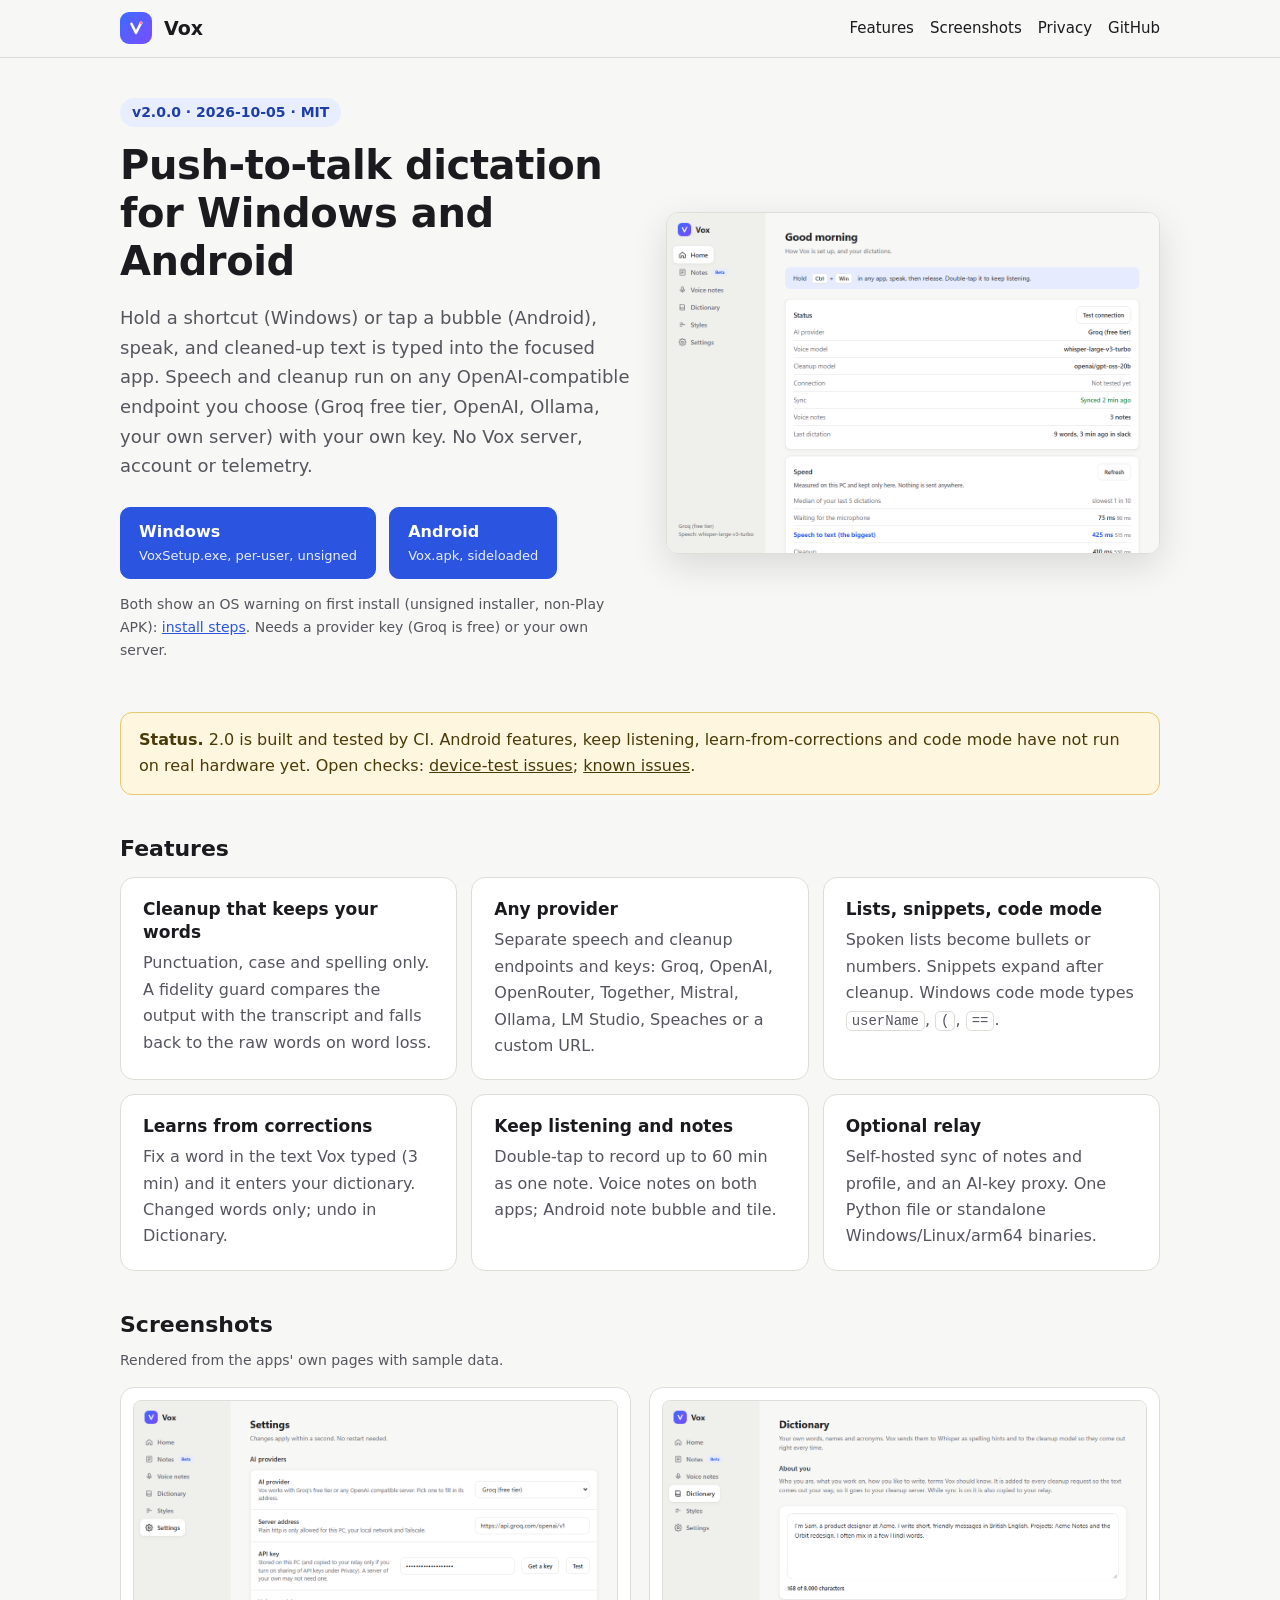
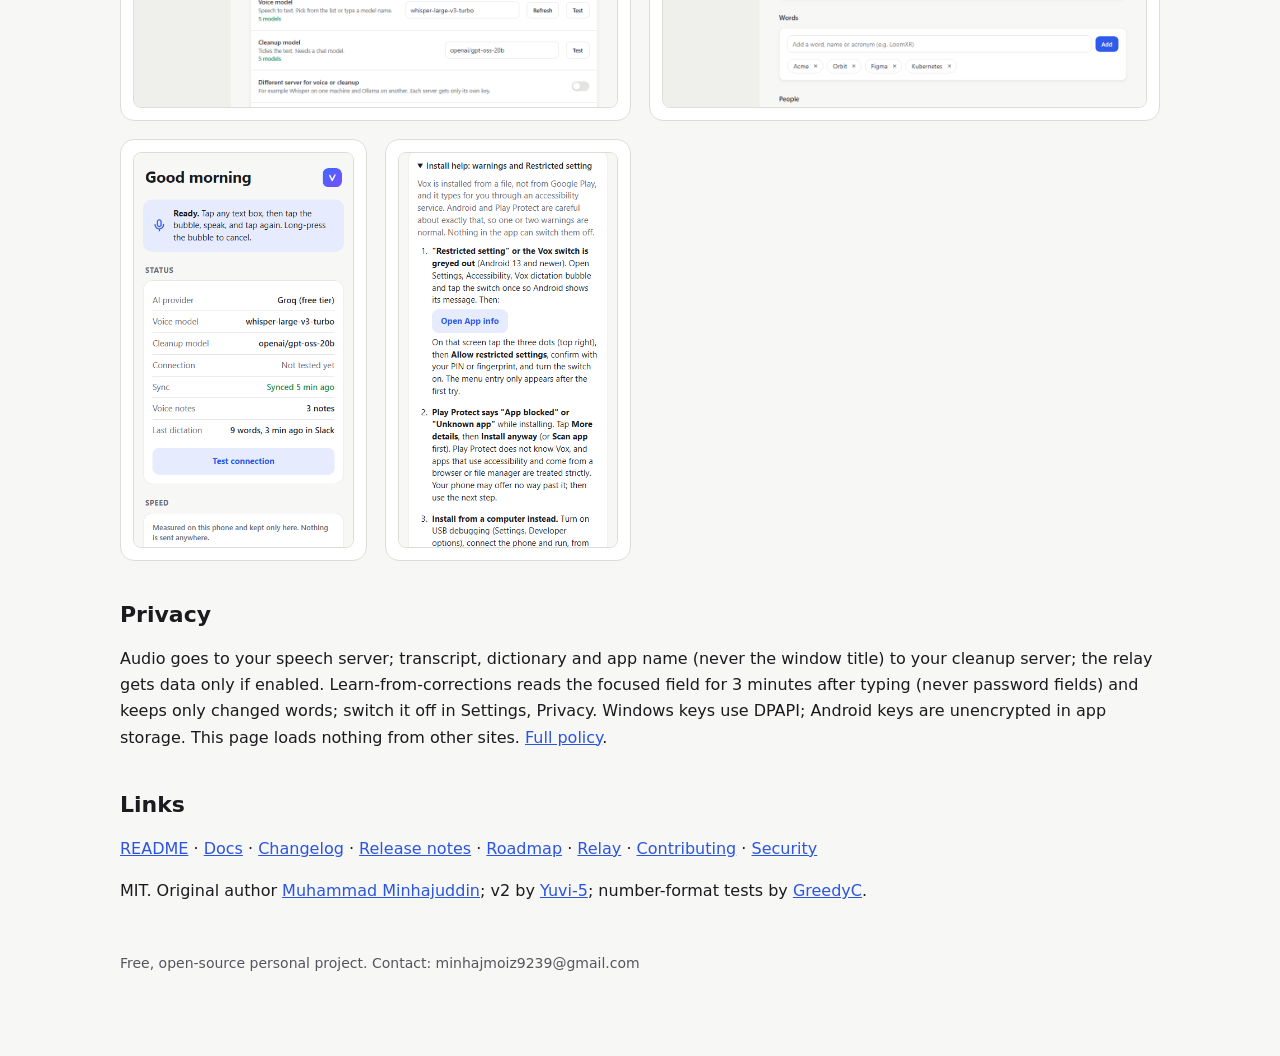
==== commit d29170a0: "Condense README, project site and changelog README 25 KB to 8 KB, site page 17 KB to 8 KB, 2.0 chang" ====
--- a/docs/index.html
+++ b/docs/index.html
@@ -3,24 +3,24 @@
 <head>
 <meta charset="utf-8">
 <meta name="viewport" content="width=device-width,initial-scale=1">
-<title>Vox 2.0: free voice dictation for Windows and Android</title>
-<meta name="description" content="Vox is a free, open-source voice dictation tool for Windows and Android. Speak, and the words you said are typed into the app you are in, using an AI provider and key that you choose, or your own server.">
+<title>Vox 2.0: open-source dictation for Windows and Android</title>
+<meta name="description" content="Open-source push-to-talk dictation for Windows and Android. Bring your own speech and cleanup provider, or run your own server.">
 <meta name="color-scheme" content="light dark">
 <link rel="icon" href="favicon.svg">
 <link rel="stylesheet" href="style.css">
 <link rel="canonical" href="https://minhajuddinm.github.io/vox/">
 <meta property="og:type" content="website">
 <meta property="og:site_name" content="Vox">
-<meta property="og:title" content="Vox 2.0: free voice dictation for Windows and Android">
-<meta property="og:description" content="Speak, and the words you said are typed into the app you are in. Your own AI provider and key, or your own server. Free and open source (MIT).">
+<meta property="og:title" content="Vox 2.0: open-source dictation for Windows and Android">
+<meta property="og:description" content="Push-to-talk dictation for Windows and Android. Bring your own provider and key. MIT.">
 <meta property="og:url" content="https://minhajuddinm.github.io/vox/">
 <meta property="og:image" content="https://minhajuddinm.github.io/vox/screenshots/og.png">
 <meta property="og:image:width" content="1200">
 <meta property="og:image:height" content="630">
 <meta property="og:image:alt" content="Vox 2.0, voice dictation for Windows and Android, next to the Home page of the Windows app rendered with sample data.">
 <meta name="twitter:card" content="summary_large_image">
-<meta name="twitter:title" content="Vox 2.0: free voice dictation for Windows and Android">
-<meta name="twitter:description" content="Speak, and the words you said are typed into the app you are in. Your own AI provider and key, or your own server. Free and open source (MIT).">
+<meta name="twitter:title" content="Vox 2.0: open-source dictation for Windows and Android">
+<meta name="twitter:description" content="Push-to-talk dictation for Windows and Android. Bring your own provider and key. MIT.">
 <meta name="twitter:image" content="https://minhajuddinm.github.io/vox/screenshots/og.png">
 <meta name="twitter:image:alt" content="Vox 2.0, voice dictation for Windows and Android, next to the Home page of the Windows app rendered with sample data.">
 </head>
@@ -30,7 +30,6 @@
   <div class="top-in">
     <a class="brand" href="index.html" aria-label="Vox home"><span class="logo"><svg viewBox="0 0 512 512" width="20" height="20" aria-hidden="true" focusable="false"><path d="M140 150 L256 380 L372 150" fill="none" stroke="#fff" stroke-width="64" stroke-linecap="round" stroke-linejoin="round"/><circle cx="386" cy="128" r="36" fill="#FF5A5F" stroke="#fff" stroke-width="12"/></svg></span>Vox</a>
     <nav aria-label="Site">
-      <a href="#new">What is new</a>
       <a href="#features">Features</a>
       <a href="#screenshots">Screenshots</a>
       <a href="privacy.html">Privacy</a>
@@ -42,120 +41,57 @@
 <main id="content">
 <section class="hero" aria-labelledby="hero-title">
   <div>
-    <span class="pill">Version 2.0.0, released 5 October 2026</span>
-    <h1 id="hero-title">Free voice dictation for Windows and Android</h1>
-    <p class="lead">Hold a shortcut on Windows, or tap the bubble on Android, speak, and the words you said are typed into the app you are in: email, chat, documents, code editors, browsers. Vox has no server and no account of its own. It uses a speech and cleanup provider that you choose, with your own key, or a server you run yourself.</p>
-    <a class="btn" href="https://github.com/minhajuddinm/vox/releases/latest">Download for Windows<small>VoxSetup.exe, no administrator rights</small></a>
-    <a class="btn" href="https://github.com/minhajuddinm/vox/releases/latest">Download for Android<small>Vox.apk, installed from the file</small></a>
-    <p class="fine">Both files are on the latest release page. The Windows installer is not code-signed and the APK is not from Google Play, so both show a warning the first time; the <a href="https://github.com/minhajuddinm/vox#install">install steps</a> explain each one. You need a key from a speech and cleanup provider (Groq has a free tier) or a server of your own.</p>
+    <span class="pill">v2.0.0 · 2026-10-05 · MIT</span>
+    <h1 id="hero-title">Push-to-talk dictation for Windows and Android</h1>
+    <p class="lead">Hold a shortcut (Windows) or tap a bubble (Android), speak, and cleaned-up text is typed into the focused app. Speech and cleanup run on any OpenAI-compatible endpoint you choose (Groq free tier, OpenAI, Ollama, your own server) with your own key. No Vox server, account or telemetry.</p>
+    <a class="btn" href="https://github.com/minhajuddinm/vox/releases/latest">Windows<small>VoxSetup.exe, per-user, unsigned</small></a>
+    <a class="btn" href="https://github.com/minhajuddinm/vox/releases/latest">Android<small>Vox.apk, sideloaded</small></a>
+    <p class="fine">Both show an OS warning on first install (unsigned installer, non-Play APK): <a href="https://github.com/minhajuddinm/vox#install">install steps</a>. Needs a provider key (Groq is free) or your own server.</p>
   </div>
   <figure>
-    <img src="screenshots/windows-home.png" width="1100" height="760" alt="The Vox window on Windows, Home page: the hint to hold Ctrl and Win, a Status card with the provider Groq, the voice and cleanup models, sync and voice notes, and the start of the Speed card.">
+    <img src="screenshots/windows-home.png" width="1100" height="760" alt="Vox on Windows, Home: shortcut hint, Status and Speed cards.">
   </figure>
 </section>
 
 <div class="honest" role="note">
-  <p><b>Honest status.</b> The newest work in 2.0 is checked by automated tests and CI builds, not yet on every real device. The Android note mode and the bubble fixes have not been run on a phone yet, and keep listening has not run with a real microphone. The open checks are the issues with the <a href="https://github.com/minhajuddinm/vox/issues?q=is%3Aopen+label%3Adevice-test">device-test label</a>; test reports are welcome. The full list is in <a href="https://github.com/minhajuddinm/vox/blob/main/documentation/12-known-issues-and-roadmap.md">known issues and roadmap</a>.</p>
+  <p><b>Status.</b> 2.0 is built and tested by CI. Android features, keep listening, learn-from-corrections and code mode have not run on real hardware yet. Open checks: <a href="https://github.com/minhajuddinm/vox/issues?q=is%3Aopen+label%3Adevice-test">device-test issues</a>; <a href="https://github.com/minhajuddinm/vox/blob/main/documentation/12-known-issues-and-roadmap.md">known issues</a>.</p>
 </div>
-
-<section id="new" aria-labelledby="new-title">
-  <h2 id="new-title">What is new in 2.0</h2>
-  <p>2.0.0 is the first release with all of the v2 work. The full list is in the <a href="https://github.com/minhajuddinm/vox/releases/tag/v2.0.0">release notes</a> and the <a href="https://github.com/minhajuddinm/vox/blob/main/CHANGELOG.md">changelog</a>.</p>
-  <ul class="new">
-    <li>Pick any OpenAI-compatible provider, with separate speech and cleanup servers and a key for each; a model list and a Test button in Settings.</li>
-    <li>Cleanup keeps your words: if the cleaned text lost words, Vox types your words as spoken instead.</li>
-    <li>Spoken lists become numbered or bulleted lists, on both apps.</li>
-    <li>Code mode on Windows: "camel case user name" types <code>userName</code>.</li>
-    <li>Snippets: say "my email" and Vox types the text you saved for it.</li>
-    <li>New Windows shortcuts: tap or hold, a hands-free shortcut, paste and copy last dictation.</li>
-    <li>Keep listening on Windows for up to 60 minutes, saved as one note or typed piece by piece.</li>
-    <li>Voice notes on both apps, saved to a searchable list.</li>
-    <li>Learn from my corrections: a word you fix in text Vox just typed goes into your dictionary.</li>
-    <li>Android: a note bubble, a notification and a Quick Settings tile for notes, a bubble that stays up, diagnostics and an Install help card.</li>
-    <li>An optional relay you run yourself, now also as standalone programs for Windows and Linux (including a Raspberry Pi 5 with a 64-bit system).</li>
-    <li>Open-source documentation, CI on every pull request and the MIT licence, added in this release cycle.</li>
-  </ul>
-</section>
 
 <section id="features" aria-labelledby="features-title">
   <h2 id="features-title">Features</h2>
   <div class="grid">
-    <div class="card"><h3>Dictation that keeps your words</h3><p>The cleanup model is told to copy what you said and fix only punctuation, capitals, spelling and paragraphs. A check compares its answer with what you said; if words were lost, your words are typed as spoken. Light keeps fillers, Standard removes them.</p></div>
-    <div class="card"><h3>Your provider and key, or a local server</h3><p>Presets for Groq (free tier), OpenAI, OpenRouter, Together AI, Mistral, Ollama, LM Studio and a Speaches or faster-whisper server, or any OpenAI-compatible address. Speech and cleanup can use different servers and keys.</p></div>
-    <div class="card"><h3>Lists and code mode</h3><p>Say "first ... second ..." or "bullet point ..." and you get a list. In code editors and terminals on Windows, spoken formatters and symbols become code, and what you say there is not sent to the AI cleanup unless you choose it.</p></div>
-    <div class="card"><h3>Snippets</h3><p>Say a phrase such as "my signature" and Vox types the text you saved for it. The saved text is added after the cleanup, so it never goes to the cleanup server.</p></div>
-    <div class="card"><h3>Hotkeys and keep listening</h3><p>Hold Ctrl + Win to talk on Windows, or tap to start hands-free if you choose it. Double-tap to keep listening for up to 60 minutes. Esc cancels; Shift + Alt + Z pastes your last dictation again.</p></div>
-    <div class="card"><h3>Voice notes</h3><p>Record a note that is written down, tidied and saved to a searchable list instead of being typed. On Windows from the window, the tray or Ctrl + Alt + N.</p></div>
-    <div class="card"><h3>Learn from corrections</h3><p>Fix a word in the text Vox just typed, within 3 minutes, and the fix goes into your dictionary with a message saying so. Recently learned fixes can be undone. A switch in Settings, Privacy turns it off.</p></div>
-    <div class="card"><h3>Android bubble and notes</h3><p>A floating mic bubble types through Android's accessibility service, with a watchdog and a diagnostics card. Notes start from a note bubble, a notification or a Quick Settings tile.</p></div>
-    <div class="card"><h3>Optional relay</h3><p>A small server you run yourself syncs voice notes and your profile between PC and phone, and can hold your AI key so the phone never sees it. It comes as one Python file or as standalone programs for Windows and Linux, including a Raspberry Pi.</p></div>
-    <div class="card"><h3>Privacy</h3><p>No Vox server, no analytics, no accounts. Audio and text go only to the servers you chose. Settings, history and notes stay on your device. Speed timings are never sent.</p></div>
+    <div class="card"><h3>Cleanup that keeps your words</h3><p>Punctuation, case and spelling only. A fidelity guard compares the output with the transcript and falls back to the raw words on word loss.</p></div>
+    <div class="card"><h3>Any provider</h3><p>Separate speech and cleanup endpoints and keys: Groq, OpenAI, OpenRouter, Together, Mistral, Ollama, LM Studio, Speaches or a custom URL.</p></div>
+    <div class="card"><h3>Lists, snippets, code mode</h3><p>Spoken lists become bullets or numbers. Snippets expand after cleanup. Windows code mode types <code>userName</code>, <code>(</code>, <code>==</code>.</p></div>
+    <div class="card"><h3>Learns from corrections</h3><p>Fix a word in the text Vox typed (3 min) and it enters your dictionary. Changed words only; undo in Dictionary.</p></div>
+    <div class="card"><h3>Keep listening and notes</h3><p>Double-tap to record up to 60 min as one note. Voice notes on both apps; Android note bubble and tile.</p></div>
+    <div class="card"><h3>Optional relay</h3><p>Self-hosted sync of notes and profile, and an AI-key proxy. One Python file or standalone Windows/Linux/arm64 binaries.</p></div>
   </div>
-</section>
-
-<section aria-labelledby="how-title">
-  <h2 id="how-title">How it works</h2>
-  <ol class="steps">
-    <li><h3>Install and add a provider</h3><p>Install Vox, pick a provider in Settings and paste your key, or point it at your own server.</p></li>
-    <li><h3>Speak</h3><p>Hold the shortcut on Windows or tap the bubble on Android, and speak in any app.</p></li>
-    <li><h3>Your words appear</h3><p>Vox turns the audio into text, tidies it without dropping words, and types it where your cursor is.</p></li>
-  </ol>
 </section>
 
 <section id="screenshots" aria-labelledby="shots-title">
   <h2 id="shots-title">Screenshots</h2>
-  <p class="label">Rendered from the app's own pages with sample data, not photos of a device; the recording pill and notification parts are not shown. Select an image to see it full size.</p>
+  <p class="label">Rendered from the apps' own pages with sample data.</p>
   <div class="shots">
-    <figure class="win"><a href="screenshots/windows-home.png"><img src="screenshots/windows-home.png" width="1100" height="760" loading="lazy" alt="Windows, Home: the shortcut hint, the Status card and the Speed card."></a><figcaption>Windows: Home, with the Status and Speed cards.</figcaption></figure>
-    <figure class="win"><a href="screenshots/windows-settings.png"><img src="screenshots/windows-settings.png" width="1100" height="980" loading="lazy" alt="Windows, Settings: AI provider Groq, server address, a hidden API key, voice and cleanup models with Test buttons."></a><figcaption>Windows: Settings, AI providers and voice.</figcaption></figure>
-    <figure class="win"><a href="screenshots/windows-dictionary.png"><img src="screenshots/windows-dictionary.png" width="1100" height="1640" loading="lazy" alt="Windows, Dictionary: an About you text for a sample user Sam, words such as Acme and Orbit, three people, two replacements and two snippets."></a><figcaption>Windows: Dictionary with About you, words, people, replacements and snippets.</figcaption></figure>
-    <figure class="win"><a href="screenshots/windows-voice-notes.png"><img src="screenshots/windows-voice-notes.png" width="1100" height="760" loading="lazy" alt="Windows, Voice notes: the New voice note button, a search box and three sample notes with Copy, Edit and Delete."></a><figcaption>Windows: Voice notes.</figcaption></figure>
-    <figure class="win"><a href="screenshots/windows-privacy.png"><img src="screenshots/windows-privacy.png" width="1100" height="760" loading="lazy" alt="Windows, Settings, Privacy: what leaves the PC, and switches for history, Learn from my corrections, the clipboard and relay sync."></a><figcaption>Windows: Settings, Privacy.</figcaption></figure>
-    <figure class="phone"><a href="screenshots/android-home.png"><img src="screenshots/android-home.png" width="390" height="844" loading="lazy" alt="Android, Home: a ready message, the Status card and the start of the Speed card."></a><figcaption>Android: Home.</figcaption></figure>
-    <figure class="phone"><a href="screenshots/android-settings.png"><img src="screenshots/android-settings.png" width="390" height="844" loading="lazy" alt="Android, Settings: the relay as AI server switch, the provider Groq, the server address, a hidden API key and the voice model."></a><figcaption>Android: Settings.</figcaption></figure>
-    <figure class="phone"><a href="screenshots/android-notes.png"><img src="screenshots/android-notes.png" width="390" height="844" loading="lazy" alt="Android, Voice notes: the New voice note button, search, and two sample notes with tags."></a><figcaption>Android: Voice notes.</figcaption></figure>
-    <figure class="phone"><a href="screenshots/android-install-help.png"><img src="screenshots/android-install-help.png" width="390" height="844" loading="lazy" alt="Android, Settings, Install help opened: steps for Restricted setting, Play Protect and installing with adb."></a><figcaption>Android: Install help.</figcaption></figure>
+    <figure class="win"><a href="screenshots/windows-settings.png"><img src="screenshots/windows-settings.png" width="1100" height="980" loading="lazy" alt="Windows Settings: provider, server address, key, models."></a></figure>
+    <figure class="win"><a href="screenshots/windows-dictionary.png"><img src="screenshots/windows-dictionary.png" width="1100" height="1640" loading="lazy" alt="Windows Dictionary: About you, words, people, replacements, snippets."></a></figure>
+    <figure class="phone"><a href="screenshots/android-home.png"><img src="screenshots/android-home.png" width="390" height="844" loading="lazy" alt="Android Home."></a></figure>
+    <figure class="phone"><a href="screenshots/android-install-help.png"><img src="screenshots/android-install-help.png" width="390" height="844" loading="lazy" alt="Android Install help."></a></figure>
   </div>
 </section>
 
 <section aria-labelledby="privacy-title">
-  <h2 id="privacy-title">Privacy in short</h2>
-  <ul>
-    <li>No Vox server, no analytics and no accounts. Nothing is sent to the developers.</li>
-    <li>Your audio goes to the speech server you chose. The text, your About you text, dictionary, people and the name of the app you type in go to the cleanup server you chose.</li>
-    <li>The relay gets data only if you switch it on. API keys go there only if you turn on a separate switch, which is off by default.</li>
-    <li>Learn from my corrections is on by default: for up to 3 minutes after Vox types, it reads the text of that field to notice your fixes (never password fields). You can turn it off in Settings, Privacy.</li>
-    <li>On Windows, settings, history and notes are plain files in your profile and the API keys are protected by your Windows login. On Android, keys and history are in the app's private storage, unencrypted.</li>
-  </ul>
-  <p>This page loads nothing from other sites: no fonts, scripts or trackers. The full details are in the <a href="privacy.html">privacy policy</a>.</p>
+  <h2 id="privacy-title">Privacy</h2>
+  <p>Audio goes to your speech server; transcript, dictionary and app name (never the window title) to your cleanup server; the relay gets data only if enabled. Learn-from-corrections reads the focused field for 3 minutes after typing (never password fields) and keeps only changed words; switch it off in Settings, Privacy. Windows keys use DPAPI; Android keys are unencrypted in app storage. This page loads nothing from other sites. <a href="privacy.html">Full policy</a>.</p>
 </section>
 
 <section aria-labelledby="links-title">
-  <h2 id="links-title">Documentation and project</h2>
-  <ul class="links">
-    <li><a href="https://github.com/minhajuddinm/vox#readme">README</a>: features, install, status and known limits</li>
-    <li><a href="https://github.com/minhajuddinm/vox/tree/main/documentation">Documentation</a>: how Vox is built, every setting, security and privacy</li>
-    <li><a href="https://github.com/minhajuddinm/vox/blob/main/CHANGELOG.md">Changelog</a></li>
-    <li><a href="https://github.com/minhajuddinm/vox/releases">All releases</a></li>
-    <li><a href="https://github.com/minhajuddinm/vox/issues">Issues</a>: bug reports and ideas</li>
-    <li><a href="https://github.com/minhajuddinm/vox/issues/34">Roadmap (issue #34)</a></li>
-    <li><a href="https://github.com/minhajuddinm/vox/issues?q=is%3Aopen+label%3Adevice-test">Device tests to run</a> (the device-test label)</li>
-    <li><a href="https://github.com/minhajuddinm/vox/blob/main/CONTRIBUTING.md">Contributing</a> and <a href="https://github.com/minhajuddinm/vox/blob/main/SECURITY.md">security reports</a></li>
-    <li><a href="https://github.com/minhajuddinm/vox/blob/main/relay/README.md">Relay set-up guide</a></li>
-  </ul>
+  <h2 id="links-title">Links</h2>
+  <p><a href="https://github.com/minhajuddinm/vox#readme">README</a> · <a href="https://github.com/minhajuddinm/vox/tree/main/documentation">Docs</a> · <a href="https://github.com/minhajuddinm/vox/blob/main/CHANGELOG.md">Changelog</a> · <a href="https://github.com/minhajuddinm/vox/releases/tag/v2.0.0">Release notes</a> · <a href="https://github.com/minhajuddinm/vox/issues/34">Roadmap</a> · <a href="https://github.com/minhajuddinm/vox/blob/main/relay/README.md">Relay</a> · <a href="https://github.com/minhajuddinm/vox/blob/main/CONTRIBUTING.md">Contributing</a> · <a href="https://github.com/minhajuddinm/vox/blob/main/SECURITY.md">Security</a></p>
+  <p>MIT. Original author <a href="https://github.com/minhajuddinm">Muhammad Minhajuddin</a>; v2 by <a href="https://github.com/Yuvi-5">Yuvi-5</a>; number-format tests by <a href="https://github.com/GreedyC">GreedyC</a>.</p>
 </section>
 
-<section aria-labelledby="credits-title">
-  <h2 id="credits-title">Licence and credits</h2>
-  <p>Vox is released under the <a href="https://github.com/minhajuddinm/vox/blob/main/LICENSE">MIT licence</a>. The licence was added in the 2.0 release cycle; before it the repository had none.</p>
-  <ul>
-    <li>Muhammad Minhajuddin (<a href="https://github.com/minhajuddinm">minhajuddinm</a>), the original author of Vox.</li>
-    <li><a href="https://github.com/Yuvi-5">Yuvi-5</a>, the v2 work.</li>
-    <li><a href="https://github.com/GreedyC">GreedyC</a>, the number-format test rows.</li>
-  </ul>
-</section>
-
-<footer>Vox is a free, open-source personal project. Contact: minhajmoiz9239@gmail.com</footer>
+<footer>Free, open-source personal project. Contact: minhajmoiz9239@gmail.com</footer>
 </main>
 </body>
 </html>
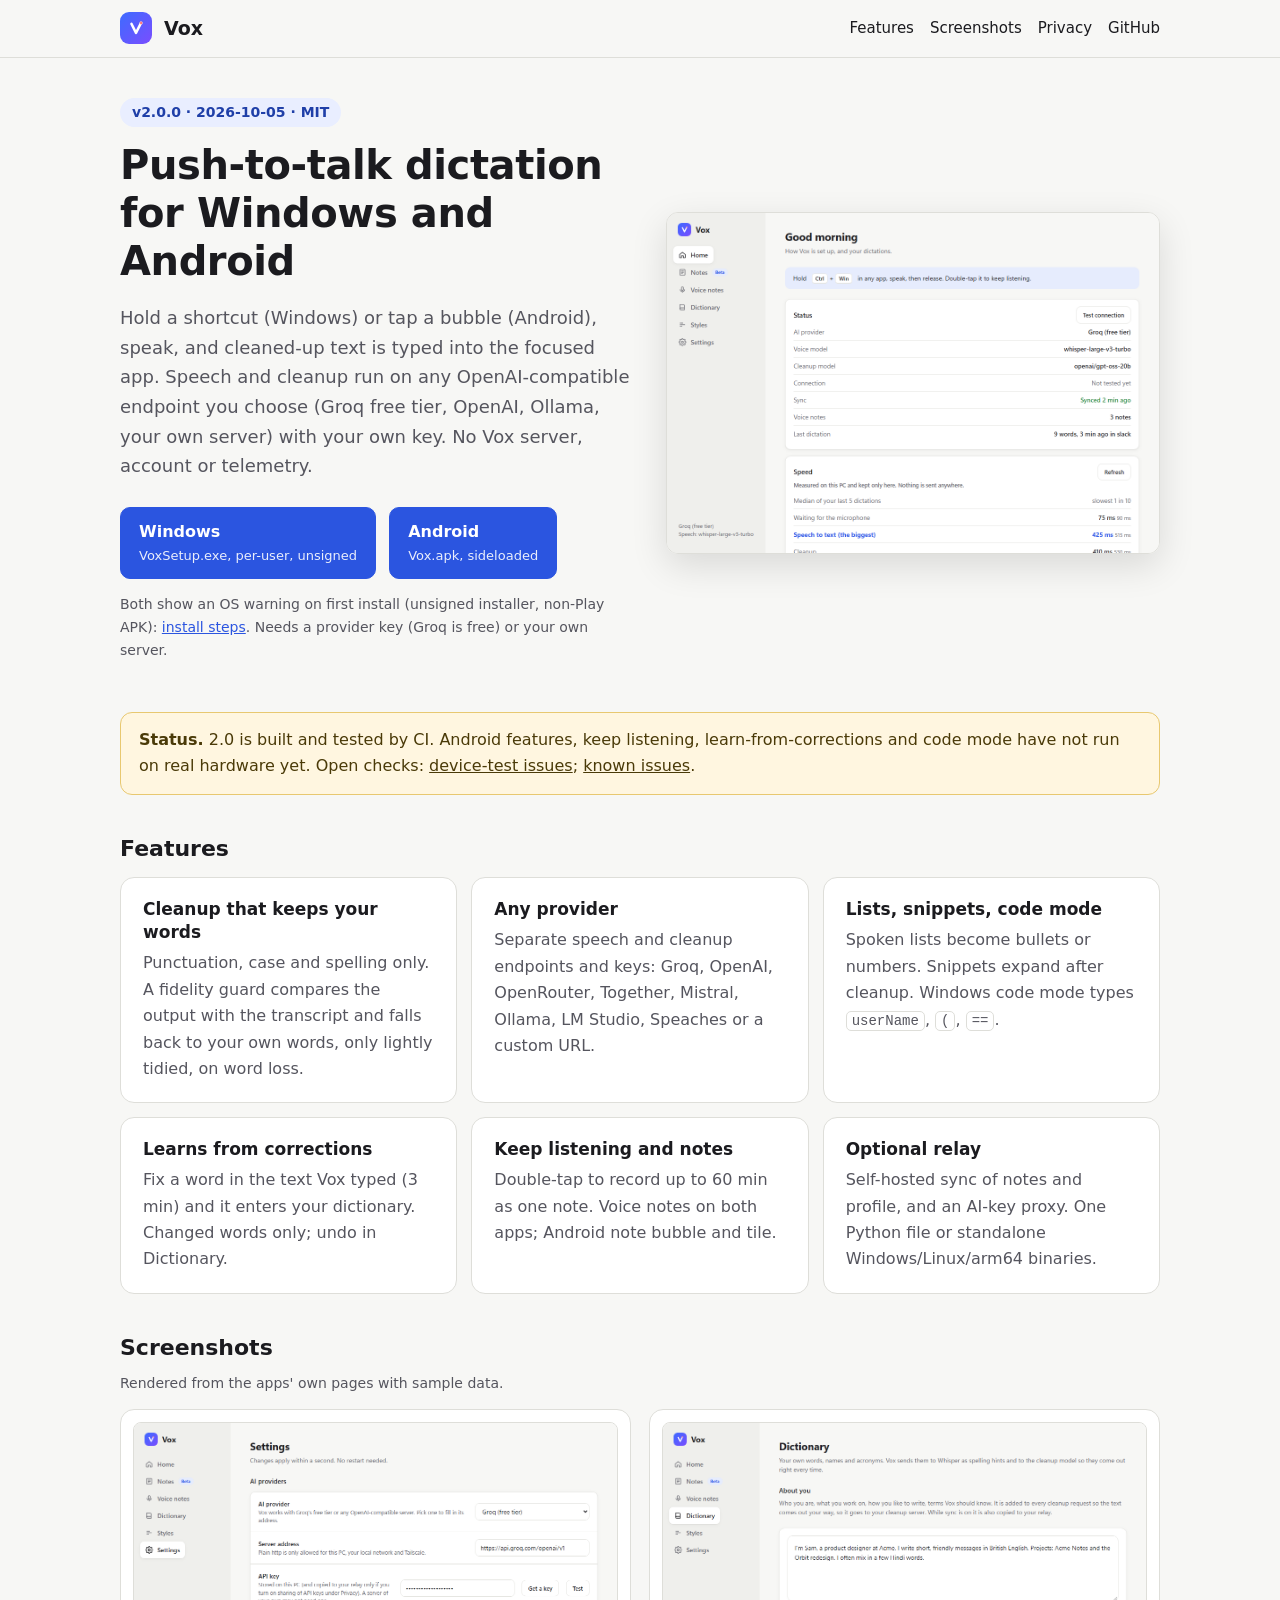
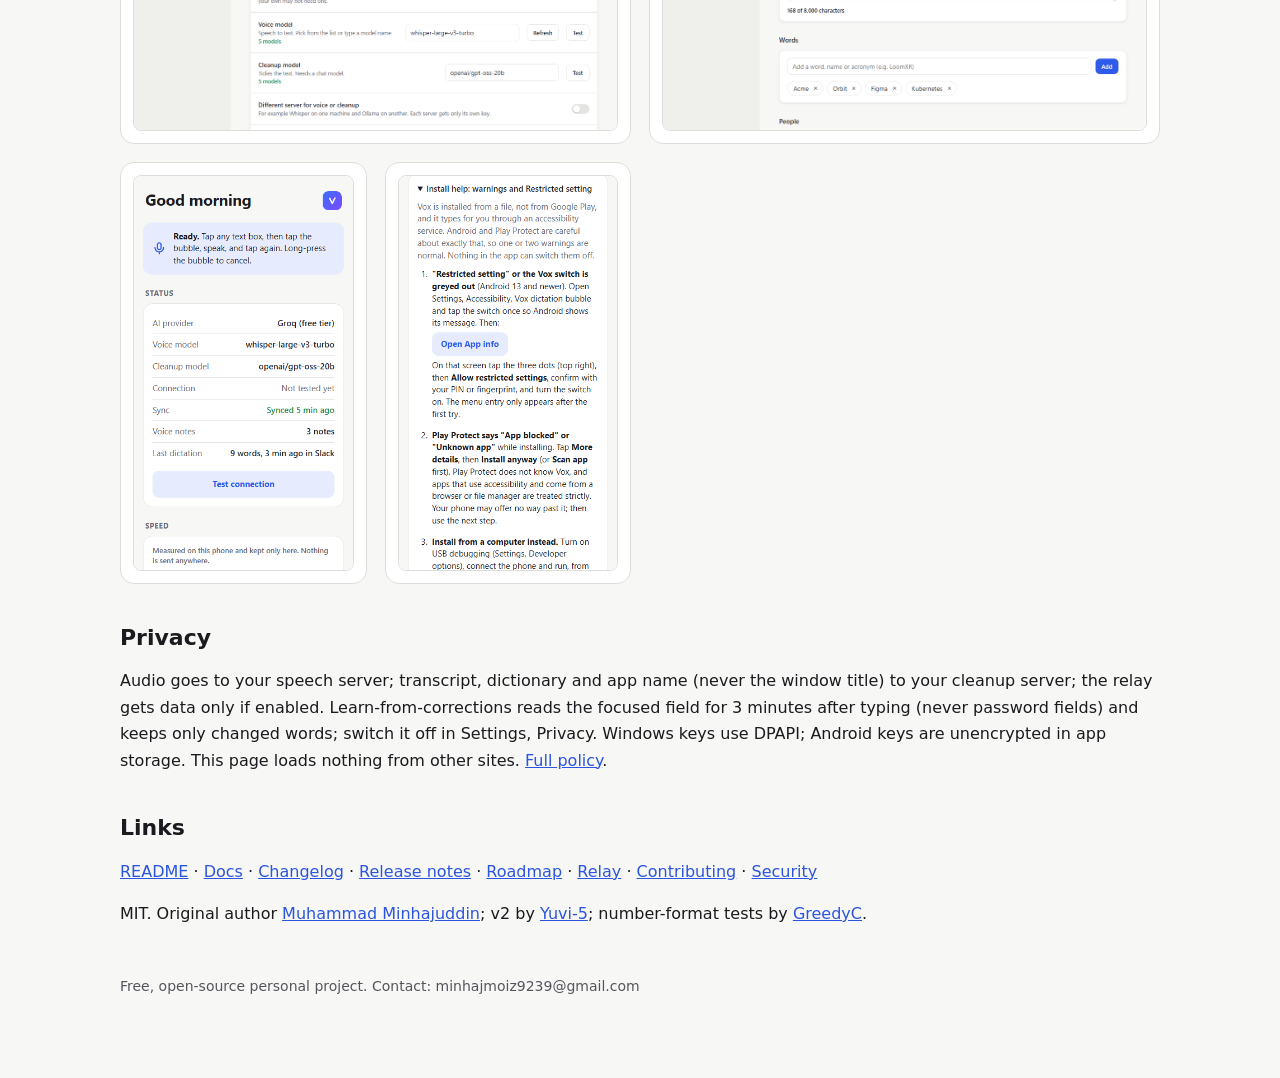
==== commit ef751e34: "Docs for the final-review fix wave (core rules and app wiring) 06-pipeline (guard weak cues and nega" ====
--- a/docs/index.html
+++ b/docs/index.html
@@ -60,7 +60,7 @@
 <section id="features" aria-labelledby="features-title">
   <h2 id="features-title">Features</h2>
   <div class="grid">
-    <div class="card"><h3>Cleanup that keeps your words</h3><p>Punctuation, case and spelling only. A fidelity guard compares the output with the transcript and falls back to the raw words on word loss.</p></div>
+    <div class="card"><h3>Cleanup that keeps your words</h3><p>Punctuation, case and spelling only. A fidelity guard compares the output with the transcript and falls back to your own words, only lightly tidied, on word loss.</p></div>
     <div class="card"><h3>Any provider</h3><p>Separate speech and cleanup endpoints and keys: Groq, OpenAI, OpenRouter, Together, Mistral, Ollama, LM Studio, Speaches or a custom URL.</p></div>
     <div class="card"><h3>Lists, snippets, code mode</h3><p>Spoken lists become bullets or numbers. Snippets expand after cleanup. Windows code mode types <code>userName</code>, <code>(</code>, <code>==</code>.</p></div>
     <div class="card"><h3>Learns from corrections</h3><p>Fix a word in the text Vox typed (3 min) and it enters your dictionary. Changed words only; undo in Dictionary.</p></div>
